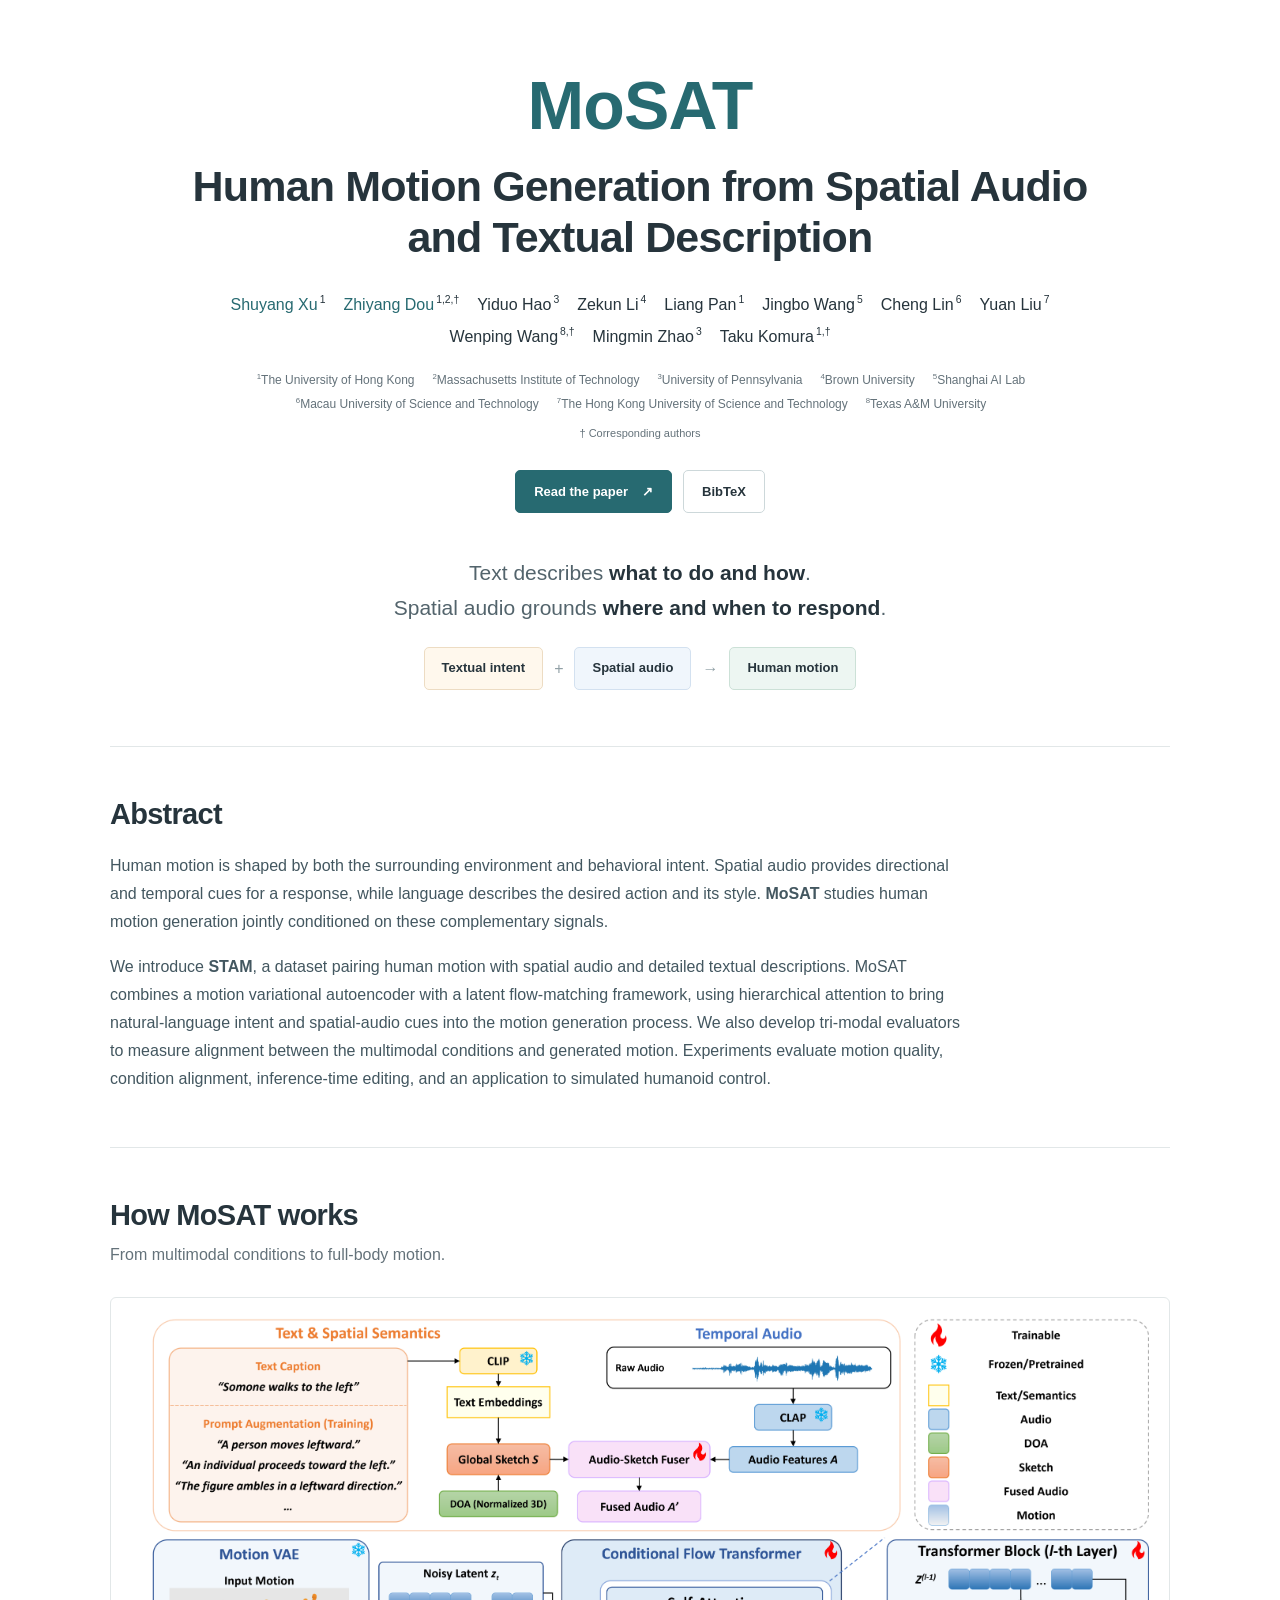
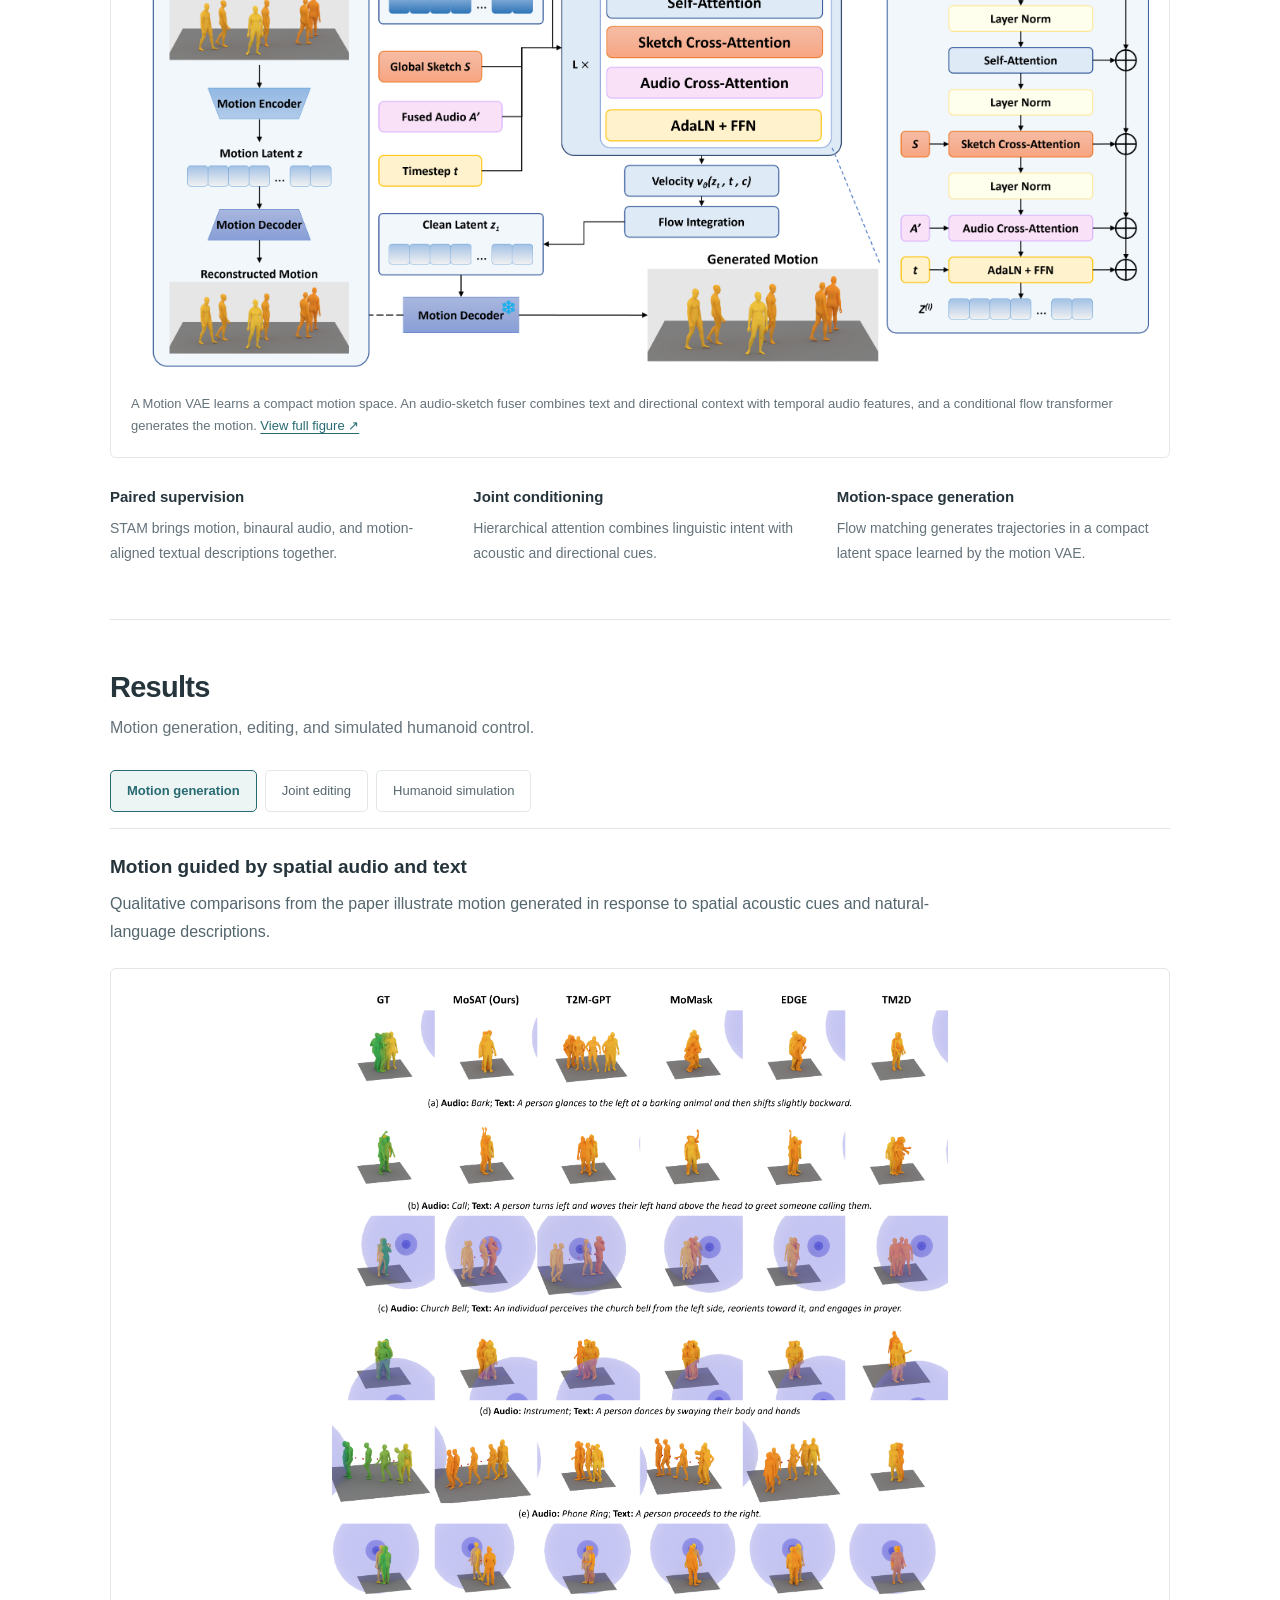
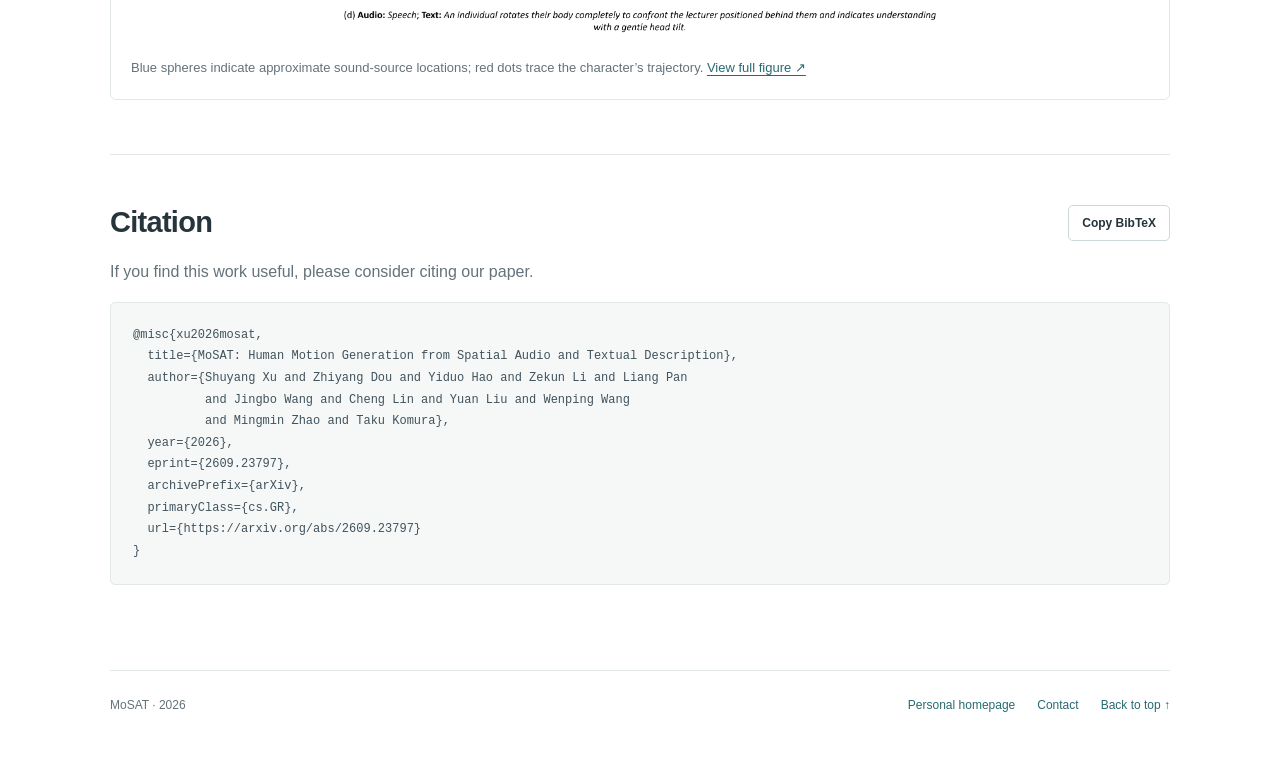
==== MoSAT/index.html @ aab1e36b "Add MoSAT project page" ====
<!doctype html>
<html lang="en">
<head>
  <meta charset="utf-8">
  <meta name="viewport" content="width=device-width, initial-scale=1">
  <meta name="color-scheme" content="light">
  <meta name="description" content="MoSAT generates human motion jointly conditioned on spatial audio and natural-language descriptions. Project page, paper, method, results, and citation.">
  <meta property="og:title" content="MoSAT: Human Motion Generation from Spatial Audio and Textual Description">
  <meta property="og:description" content="Human motion generation guided by spatial audio and natural-language intent.">
  <meta property="og:type" content="website">
  <meta property="og:url" content="https://xsy27.github.io/MoSAT/">
  <title>MoSAT — Human Motion Generation from Spatial Audio and Textual Description</title>
  <link rel="canonical" href="https://xsy27.github.io/MoSAT/">
  <link rel="stylesheet" href="style.css?v=1">
  <script src="script.js?v=1" defer></script>
</head>
<body>
  <a class="skip-link" href="#main">Skip to content</a>
  <main id="main">
    <section class="hero container" aria-labelledby="project-title">
      <h1 id="project-title"><span class="project-name">MoSAT</span><span class="project-subtitle">Human Motion Generation from Spatial Audio and Textual Description</span></h1>
      <div class="author-list" aria-label="Authors">
        <span><a href="../index.html">Shuyang Xu</a><sup>1</sup></span>
        <span><a href="https://frank-zy-dou.github.io/" target="_blank" rel="noopener noreferrer">Zhiyang Dou</a><sup>1,2,†</sup></span>
        <span>Yiduo Hao<sup>3</sup></span>
        <span>Zekun Li<sup>4</sup></span>
        <span>Liang Pan<sup>1</sup></span>
        <span>Jingbo Wang<sup>5</sup></span>
        <span>Cheng Lin<sup>6</sup></span>
        <span>Yuan Liu<sup>7</sup></span>
        <span>Wenping Wang<sup>8,†</sup></span>
        <span>Mingmin Zhao<sup>3</sup></span>
        <span>Taku Komura<sup>1,†</sup></span>
      </div>
      <div class="affiliations">
        <span><sup>1</sup>The University of Hong Kong</span>
        <span><sup>2</sup>Massachusetts Institute of Technology</span>
        <span><sup>3</sup>University of Pennsylvania</span>
        <span><sup>4</sup>Brown University</span>
        <span><sup>5</sup>Shanghai AI Lab</span>
        <span><sup>6</sup>Macau University of Science and Technology</span>
        <span><sup>7</sup>The Hong Kong University of Science and Technology</span>
        <span><sup>8</sup>Texas A&amp;M University</span>
      </div>
      <p class="author-note">† Corresponding authors</p>
      <div class="resource-links">
        <a class="button primary" href="https://arxiv.org/pdf/2609.23797" target="_blank" rel="noopener noreferrer">Read the paper <span aria-hidden="true">↗</span></a>
        <a class="button" href="#citation">BibTeX</a>
      </div>
      <p class="project-summary">Text describes <strong>what to do and how</strong>.<br>Spatial audio grounds <strong>where and when to respond</strong>.</p>
      <div class="conditioning" aria-label="Text and spatial audio jointly guide human motion generation">
        <span class="condition text-condition">Textual intent</span>
        <span class="join" aria-hidden="true">+</span>
        <span class="condition audio-condition">Spatial audio</span>
        <span class="join" aria-hidden="true">→</span>
        <span class="condition motion-condition">Human motion</span>
      </div>
    </section>

    <!-- A project video can be added here when a public version is ready. -->
    <section class="section container abstract-section" id="abstract" aria-labelledby="abstract-title">
      <h2 id="abstract-title">Abstract</h2>
      <div class="reading-width">
        <p>Human motion is shaped by both the surrounding environment and behavioral intent. Spatial audio provides directional and temporal cues for a response, while language describes the desired action and its style. <strong>MoSAT</strong> studies human motion generation jointly conditioned on these complementary signals.</p>
        <p>We introduce <strong>STAM</strong>, a dataset pairing human motion with spatial audio and detailed textual descriptions. MoSAT combines a motion variational autoencoder with a latent flow-matching framework, using hierarchical attention to bring natural-language intent and spatial-audio cues into the motion generation process. We also develop tri-modal evaluators to measure alignment between the multimodal conditions and generated motion. Experiments evaluate motion quality, condition alignment, inference-time editing, and an application to simulated humanoid control.</p>
      </div>
    </section>

    <section class="section container" id="overview" aria-labelledby="overview-title">
      <div class="section-heading"><h2 id="overview-title">How MoSAT works</h2><p>From multimodal conditions to full-body motion.</p></div>
      <figure class="paper-figure">
        <a href="assets/overview.svg" target="_blank" rel="noopener noreferrer" aria-label="Open the full MoSAT architecture figure">
          <img src="assets/overview.svg" width="5155" height="3324" alt="MoSAT architecture: a Motion VAE compresses motion; text, sound-source direction, and temporal audio features condition a flow-matching transformer" loading="lazy">
        </a>
        <figcaption>A Motion VAE learns a compact motion space. An audio-sketch fuser combines text and directional context with temporal audio features, and a conditional flow transformer generates the motion. <a href="assets/overview.svg" target="_blank" rel="noopener noreferrer">View full figure ↗</a></figcaption>
      </figure>
      <div class="method-notes">
        <div><h3>Paired supervision</h3><p>STAM brings motion, binaural audio, and motion-aligned textual descriptions together.</p></div>
        <div><h3>Joint conditioning</h3><p>Hierarchical attention combines linguistic intent with acoustic and directional cues.</p></div>
        <div><h3>Motion-space generation</h3><p>Flow matching generates trajectories in a compact latent space learned by the motion VAE.</p></div>
      </div>
    </section>

    <section class="section container" id="results" aria-labelledby="results-title">
      <div class="section-heading"><h2 id="results-title">Results</h2><p>Motion generation, editing, and simulated humanoid control.</p></div>
      <div class="result-tabs" role="tablist" aria-label="Result categories" data-result-tabs hidden>
        <button type="button" role="tab" id="tab-generation" aria-controls="panel-generation" aria-selected="true" tabindex="0">Motion generation</button>
        <button type="button" role="tab" id="tab-editing" aria-controls="panel-editing" aria-selected="false" tabindex="-1">Joint editing</button>
        <button type="button" role="tab" id="tab-humanoid" aria-controls="panel-humanoid" aria-selected="false" tabindex="-1">Humanoid simulation</button>
      </div>
      <section class="result-panel" id="panel-generation" role="tabpanel" aria-labelledby="tab-generation" tabindex="0">
        <h3>Motion guided by spatial audio and text</h3>
        <p class="result-description">Qualitative comparisons from the paper illustrate motion generated in response to spatial acoustic cues and natural-language descriptions.</p>
        <figure class="paper-figure result-figure">
          <a href="assets/qualitative.svg" target="_blank" rel="noopener noreferrer" aria-label="Open the full qualitative comparison figure"><img src="assets/qualitative.svg" width="3898" height="4113" alt="Qualitative motion comparisons across multiple scenarios, with human motion sequences and blue spatial sound-source regions" loading="lazy"></a>
          <figcaption>Blue spheres indicate approximate sound-source locations; red dots trace the character’s trajectory. <a href="assets/qualitative.svg" target="_blank" rel="noopener noreferrer">View full figure ↗</a></figcaption>
        </figure>
      </section>
      <section class="result-panel" id="panel-editing" role="tabpanel" aria-labelledby="tab-editing" tabindex="0">
        <h3>Control selected joints at inference time</h3>
        <p class="result-description">Joint-level constraints specify target positions at selected frames. MoSAT adjusts the generated motion to satisfy these constraints while preserving smooth movement.</p>
        <figure class="paper-figure result-figure">
          <a href="assets/editing.svg" target="_blank" rel="noopener noreferrer" aria-label="Open the full joint-editing figure"><img src="assets/editing.svg" width="3746" height="1563" alt="Six examples of joint-constraint editing with red spheres marking target positions before and after motion adjustment" loading="lazy"></a>
          <figcaption>Red spheres mark prescribed joint positions. <a href="assets/editing.svg" target="_blank" rel="noopener noreferrer">View full figure ↗</a></figcaption>
        </figure>
      </section>
      <section class="result-panel" id="panel-humanoid" role="tabpanel" aria-labelledby="tab-humanoid" tabindex="0">
        <h3>From human motion to humanoid simulation</h3>
        <p class="result-description">Generated human motions are retargeted to a Unitree G1 humanoid and tracked in simulation, demonstrating an application of sound- and language-guided motion generation.</p>
        <figure class="paper-figure result-figure">
          <a href="assets/humanoid.svg" target="_blank" rel="noopener noreferrer" aria-label="Open the full simulated humanoid-control figure"><img src="assets/humanoid.svg" width="2771" height="2294" alt="Unitree G1 humanoid in simulation tracking three motions generated from paired spatial audio and text" loading="lazy"></a>
          <figcaption>Motion tracking in simulation; red spheres indicate audio-source directions. <a href="assets/humanoid.svg" target="_blank" rel="noopener noreferrer">View full figure ↗</a></figcaption>
        </figure>
      </section>
    </section>

    <section class="section container" id="citation" aria-labelledby="citation-title">
      <div class="citation-heading"><h2 id="citation-title">Citation</h2><div class="citation-actions"><button type="button" class="button small" id="copy-citation" hidden>Copy BibTeX</button></div></div>
      <p>If you find this work useful, please consider citing our paper.</p>
      <pre class="citation"><code id="bibtex">@misc{xu2026mosat,
  title={MoSAT: Human Motion Generation from Spatial Audio and Textual Description},
  author={Shuyang Xu and Zhiyang Dou and Yiduo Hao and Zekun Li and Liang Pan
          and Jingbo Wang and Cheng Lin and Yuan Liu and Wenping Wang
          and Mingmin Zhao and Taku Komura},
  year={2026},
  eprint={2609.23797},
  archivePrefix={arXiv},
  primaryClass={cs.GR},
  url={https://arxiv.org/abs/2609.23797}
}</code></pre>
      <p class="copy-status" id="copy-status" role="status" aria-live="polite"></p>
    </section>
  </main>

  <footer class="container footer"><span>MoSAT · 2026</span><div><a href="../index.html">Personal homepage</a><a href="mailto:xsy27@connect.hku.hk">Contact</a><a href="#main">Back to top ↑</a></div></footer>
</body>
</html>
---- MoSAT/style.css ----
:root { color-scheme: only light; --ink: #26343c; --muted: #64727a; --accent: #276a71; --line: #e2e7e8; --soft: #f6f8f8; }
* { box-sizing: border-box; }
html { scroll-behavior: smooth; }
body { margin: 0; background: #fff; color: var(--ink); font: 16px/1.75 -apple-system, BlinkMacSystemFont, "Segoe UI", Arial, sans-serif; }
[hidden] { display: none !important; }
a { color: var(--accent); text-underline-offset: 3px; }
a:hover { color: #17474d; }
button, input { font: inherit; }
button { cursor: pointer; }
a:focus-visible, button:focus-visible, .result-panel:focus-visible { outline: 3px solid #8dbcc0; outline-offset: 4px; }
::selection { background: #d8ecea; }
.container { width: min(1060px, calc(100% - 48px)); margin-inline: auto; }
.skip-link { position: absolute; top: -100px; left: 16px; z-index: 10; padding: 8px 14px; background: white; }
.skip-link:focus { top: 12px; }
h1, h2, h3, p { margin-top: 0; }
.hero { padding-block: 65px 56px; text-align: center; }
.publication-status { margin-bottom: 13px; color: var(--muted); font-size: 13px; }
h1 { margin-bottom: 27px; line-height: 1.2; letter-spacing: -.035em; }
.project-name { display: block; margin-bottom: 14px; color: var(--accent); font-size: clamp(48px, 7vw, 68px); font-weight: 750; }
.project-subtitle { display: block; max-width: 900px; margin-inline: auto; font-size: clamp(27px, 3.8vw, 43px); font-weight: 650; }
.author-list { display: flex; flex-wrap: wrap; justify-content: center; gap: 4px 18px; max-width: 960px; margin-inline: auto; font-size: 16px; }
.author-list > span { white-space: nowrap; }
.author-list a { text-decoration: none; }
.author-list a:hover { text-decoration: underline; }
sup { margin-left: 2px; font-size: .65em; line-height: 0; }
.affiliations { display: flex; flex-wrap: wrap; justify-content: center; gap: 3px 16px; max-width: 950px; margin: 19px auto 0; color: var(--muted); font-size: 12px; }
.affiliations > span { display: inline-block; }
.author-note { margin: 9px 0 0; color: var(--muted); font-size: 11px; }
.resource-links { display: flex; justify-content: center; flex-wrap: wrap; gap: 11px; margin-top: 27px; }
.button { display: inline-flex; align-items: center; justify-content: center; gap: 14px; min-height: 43px; padding: 8px 18px; border: 1px solid #cdd8da; border-radius: 5px; background: white; color: var(--ink); font-size: 13px; font-weight: 650; line-height: 1.5; text-decoration: none; }
.button:hover { border-color: var(--accent); background: #f5f9f8; color: var(--accent); }
.button.primary { border-color: var(--accent); background: var(--accent); color: white; }
.button.primary:hover { background: #1e555b; }
.project-summary { margin: 43px auto 22px; color: #53646c; font-size: clamp(17px, 2vw, 21px); line-height: 1.65; }
.project-summary strong { color: var(--ink); font-weight: 600; }
.conditioning { display: flex; justify-content: center; flex-wrap: wrap; align-items: center; gap: 11px; }
.condition { padding: 9px 17px; border: 1px solid var(--line); border-radius: 5px; font-size: 13px; font-weight: 600; }
.text-condition { background: #fff8ed; border-color: #eddcc3; }
.audio-condition { background: #f0f6fc; border-color: #d3e1f0; }
.motion-condition { background: #edf6f2; border-color: #cce1d7; }
.join { color: #91a0a6; }
.section { padding-block: 49px 54px; border-top: 1px solid var(--line); scroll-margin-top: 24px; }
h2 { margin-bottom: 18px; font-size: 29px; font-weight: 650; line-height: 1.3; letter-spacing: -.025em; }
h3 { margin-bottom: 9px; font-size: 19px; font-weight: 650; line-height: 1.4; }
.section-heading { margin-bottom: 28px; }
.section-heading h2 { margin-bottom: 7px; }
.section-heading > p { margin-bottom: 0; color: var(--muted); }
.reading-width { max-width: 850px; }
.reading-width p { margin-bottom: 17px; color: #435760; }
.reading-width p:last-child { margin-bottom: 0; }
.paper-figure { margin: 0; padding: 20px; border: 1px solid var(--line); border-radius: 6px; background: white; }
.paper-figure > a { display: block; background: white; }
.paper-figure img { display: block; width: 100%; height: auto; background: white; }
figcaption { margin-top: 18px; color: var(--muted); font-size: 13px; line-height: 1.7; }
figcaption a { white-space: nowrap; }
.method-notes { display: grid; grid-template-columns: repeat(3, minmax(0, 1fr)); gap: 30px; margin-top: 28px; }
.method-notes h3 { font-size: 15px; }
.method-notes p { margin-bottom: 0; color: var(--muted); font-size: 14px; }
.result-tabs { display: flex; flex-wrap: wrap; gap: 8px; margin-bottom: 25px; padding-bottom: 16px; border-bottom: 1px solid var(--line); }
.result-tabs button { padding: 9px 16px; border: 1px solid var(--line); border-radius: 5px; background: white; color: #56676f; font-size: 13px; }
.result-tabs button:hover { border-color: #9db9bc; }
.result-tabs button[aria-selected="true"] { border-color: var(--accent); background: #edf5f4; color: var(--accent); font-weight: 650; }
.result-panel + .result-panel { margin-top: 36px; }
.result-tabs:not([hidden]) ~ .result-panel { margin-top: 0; }
.result-description { max-width: 850px; margin-bottom: 22px; color: #53656d; }
.result-figure img { max-height: 650px; object-fit: contain; }
.citation-heading { display: flex; align-items: center; flex-wrap: wrap; justify-content: space-between; gap: 16px; margin-bottom: 16px; }
.citation-heading h2 { margin: 0; }
.citation-actions { display: flex; align-items: center; gap: 16px; }
.small { min-height: 36px; padding: 6px 13px; font-size: 12px; }
.text-link { font-size: 13px; }
#citation > p { color: var(--muted); }
.citation { max-width: 100%; overflow-x: auto; margin: 0; padding: 22px; border: 1px solid var(--line); border-radius: 5px; background: var(--soft); color: #40525b; font: 12px/1.8 Consolas, "Courier New", monospace; tab-size: 2; }
.copy-status { min-height: 22px; margin: 9px 0 0; font-size: 12px; }
.footer { display: flex; justify-content: space-between; align-items: center; flex-wrap: wrap; gap: 16px; padding-block: 24px 34px; border-top: 1px solid var(--line); color: var(--muted); font-size: 12px; }
.footer > div { display: flex; flex-wrap: wrap; gap: 22px; }
.footer a { text-decoration: none; }
@media (max-width: 680px) {
  .container { width: min(1060px, calc(100% - 32px)); }
  .hero { padding-block: 43px; }
  .author-list { gap: 4px 14px; font-size: 14px; }
  .affiliations { gap: 4px 12px; font-size: 11px; }
  .project-summary { margin-top: 32px; }
  .condition { padding: 7px 10px; font-size: 11px; }
  .conditioning { gap: 7px; }
  .section { padding-block: 37px 42px; }
  h2 { font-size: 25px; }
  .paper-figure { padding: 11px; }
  .method-notes { grid-template-columns: 1fr; gap: 20px; }
  .result-tabs button { padding: 8px 11px; font-size: 12px; }
  .citation { padding: 15px; font-size: 11px; }
}
@media (prefers-reduced-motion: reduce) { html { scroll-behavior: auto; } }
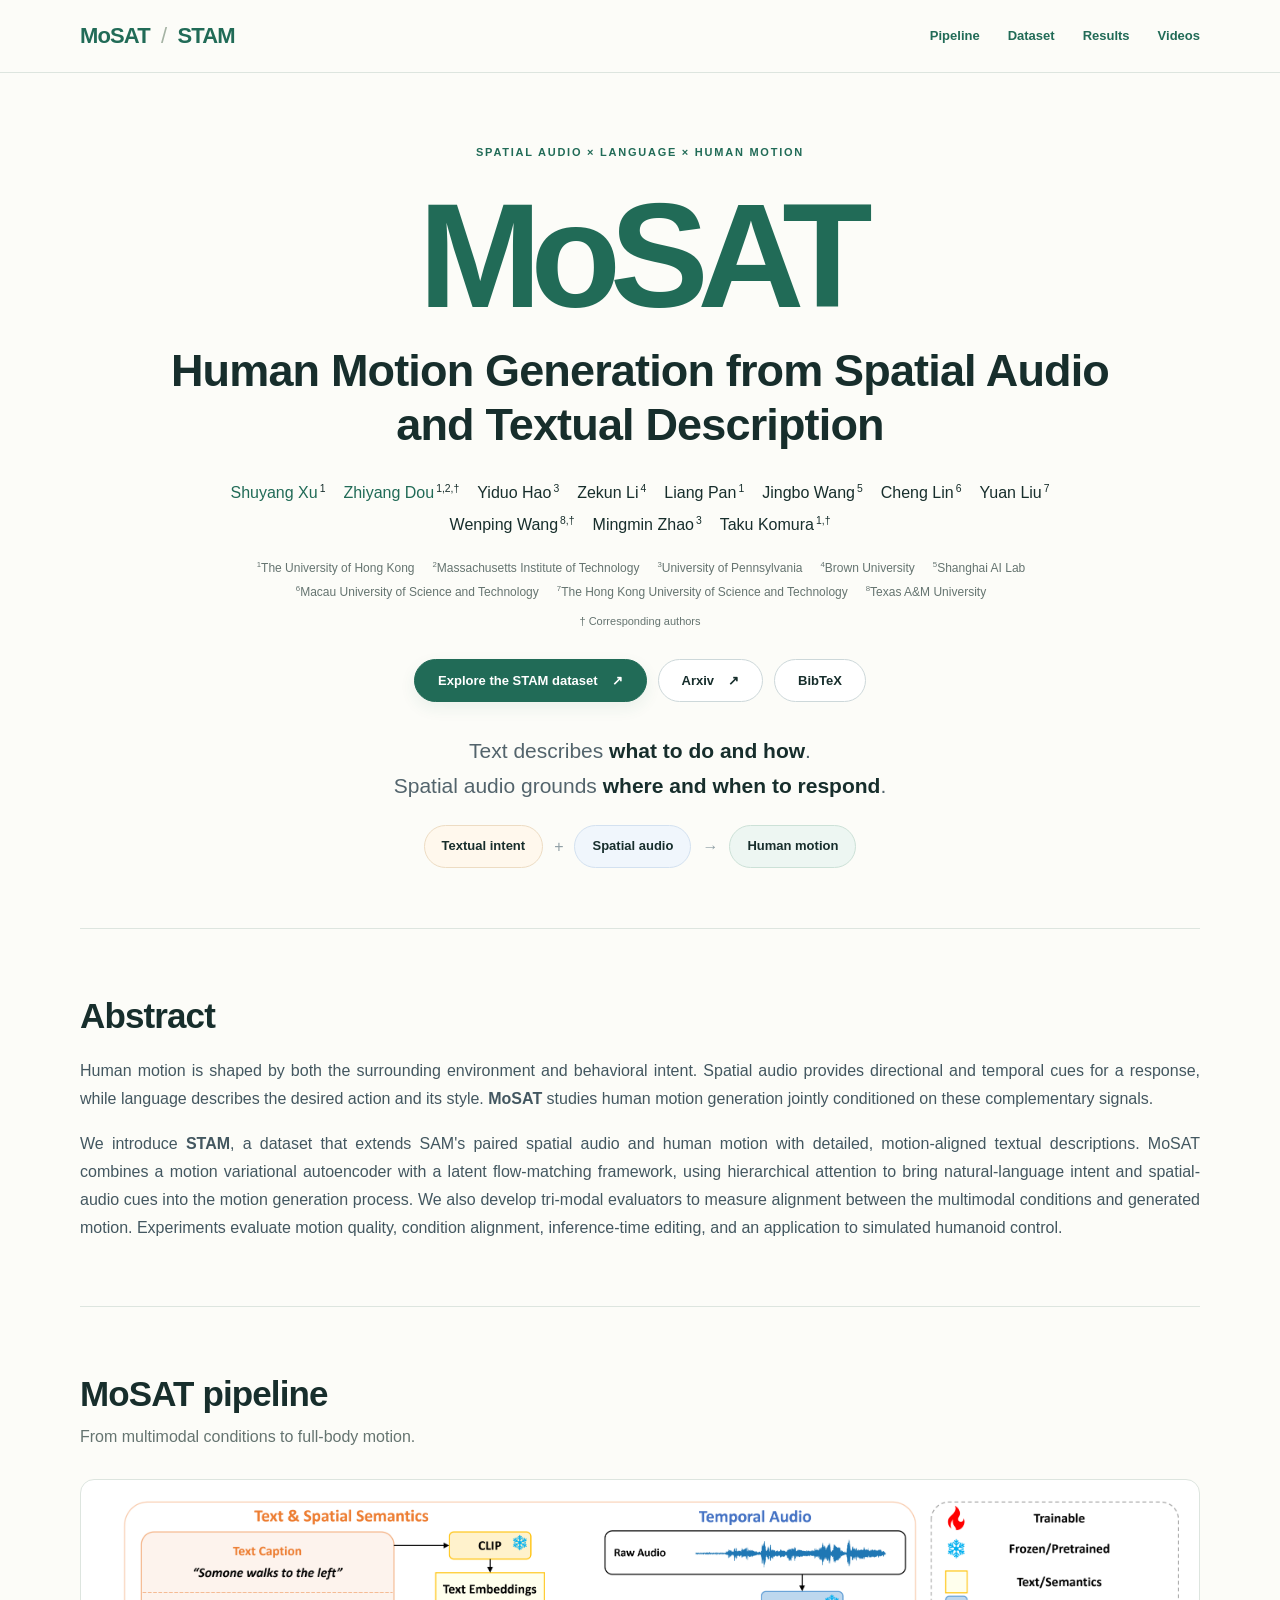
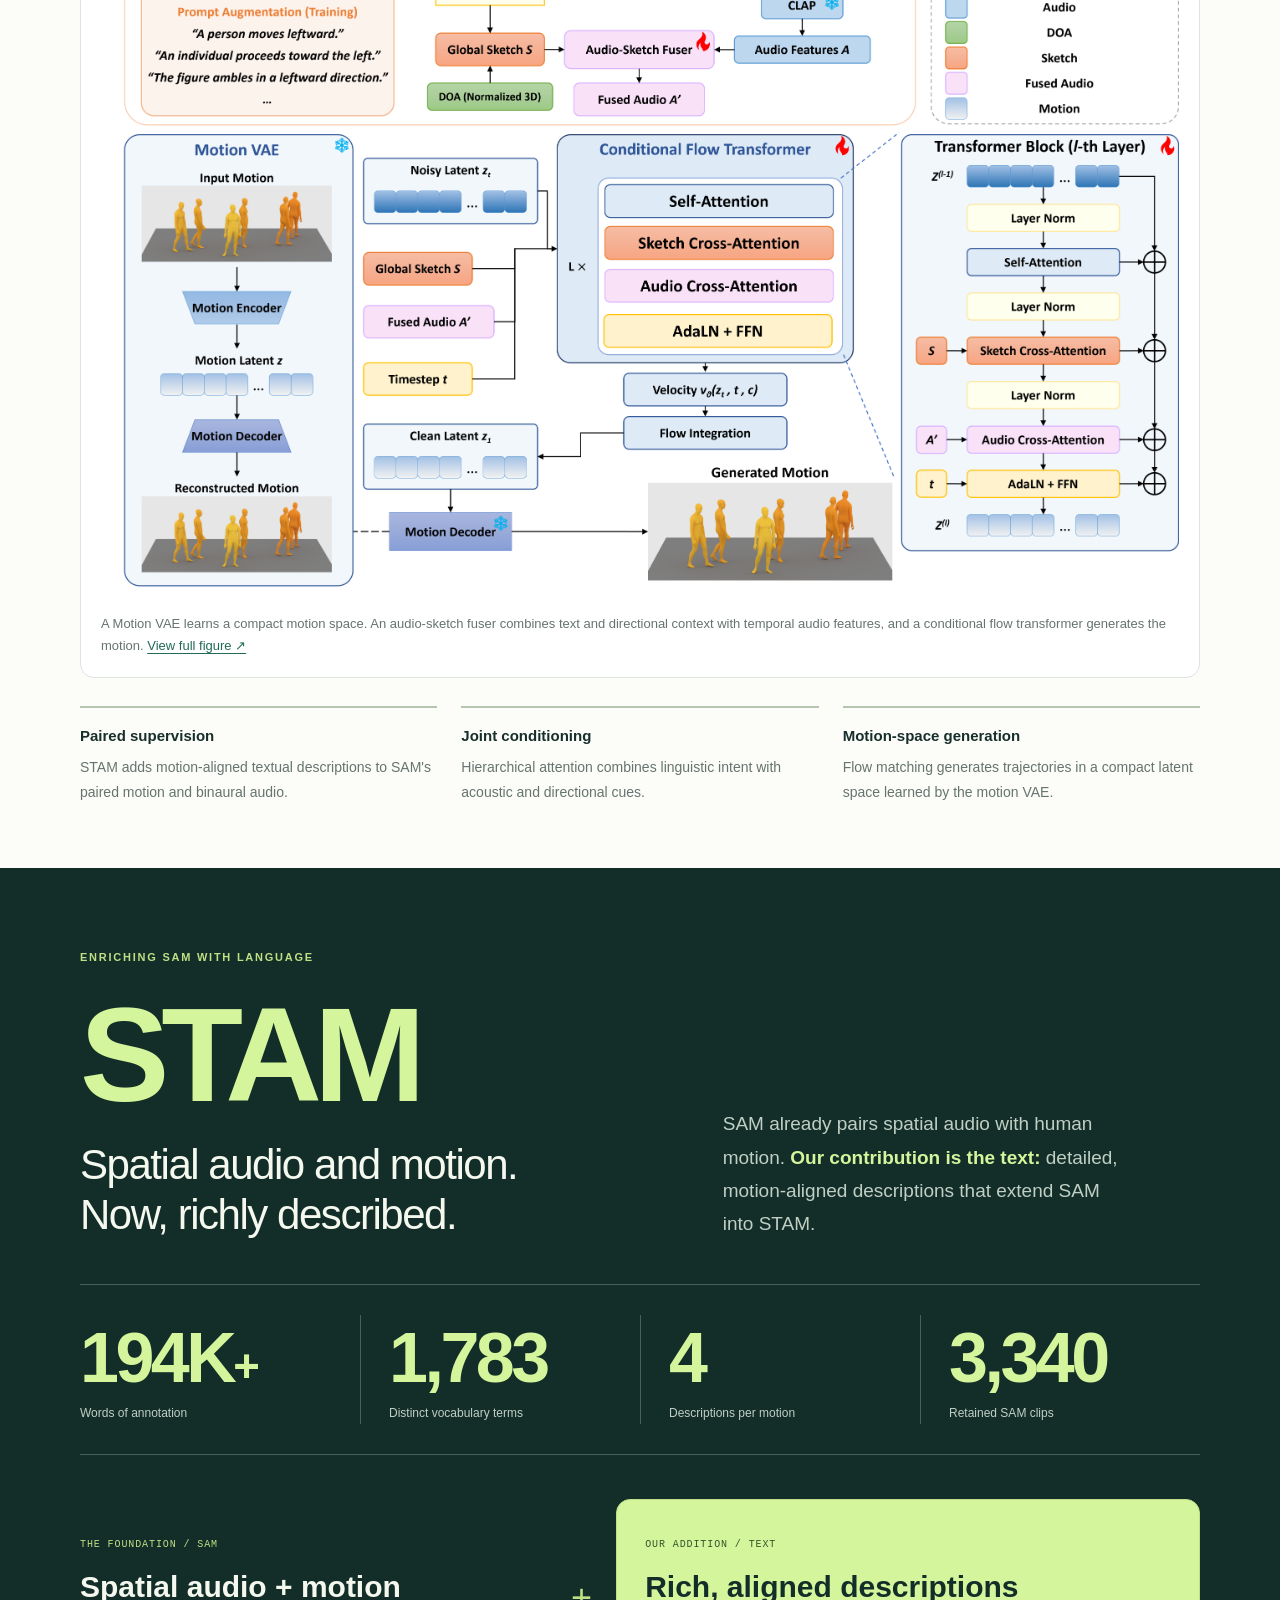
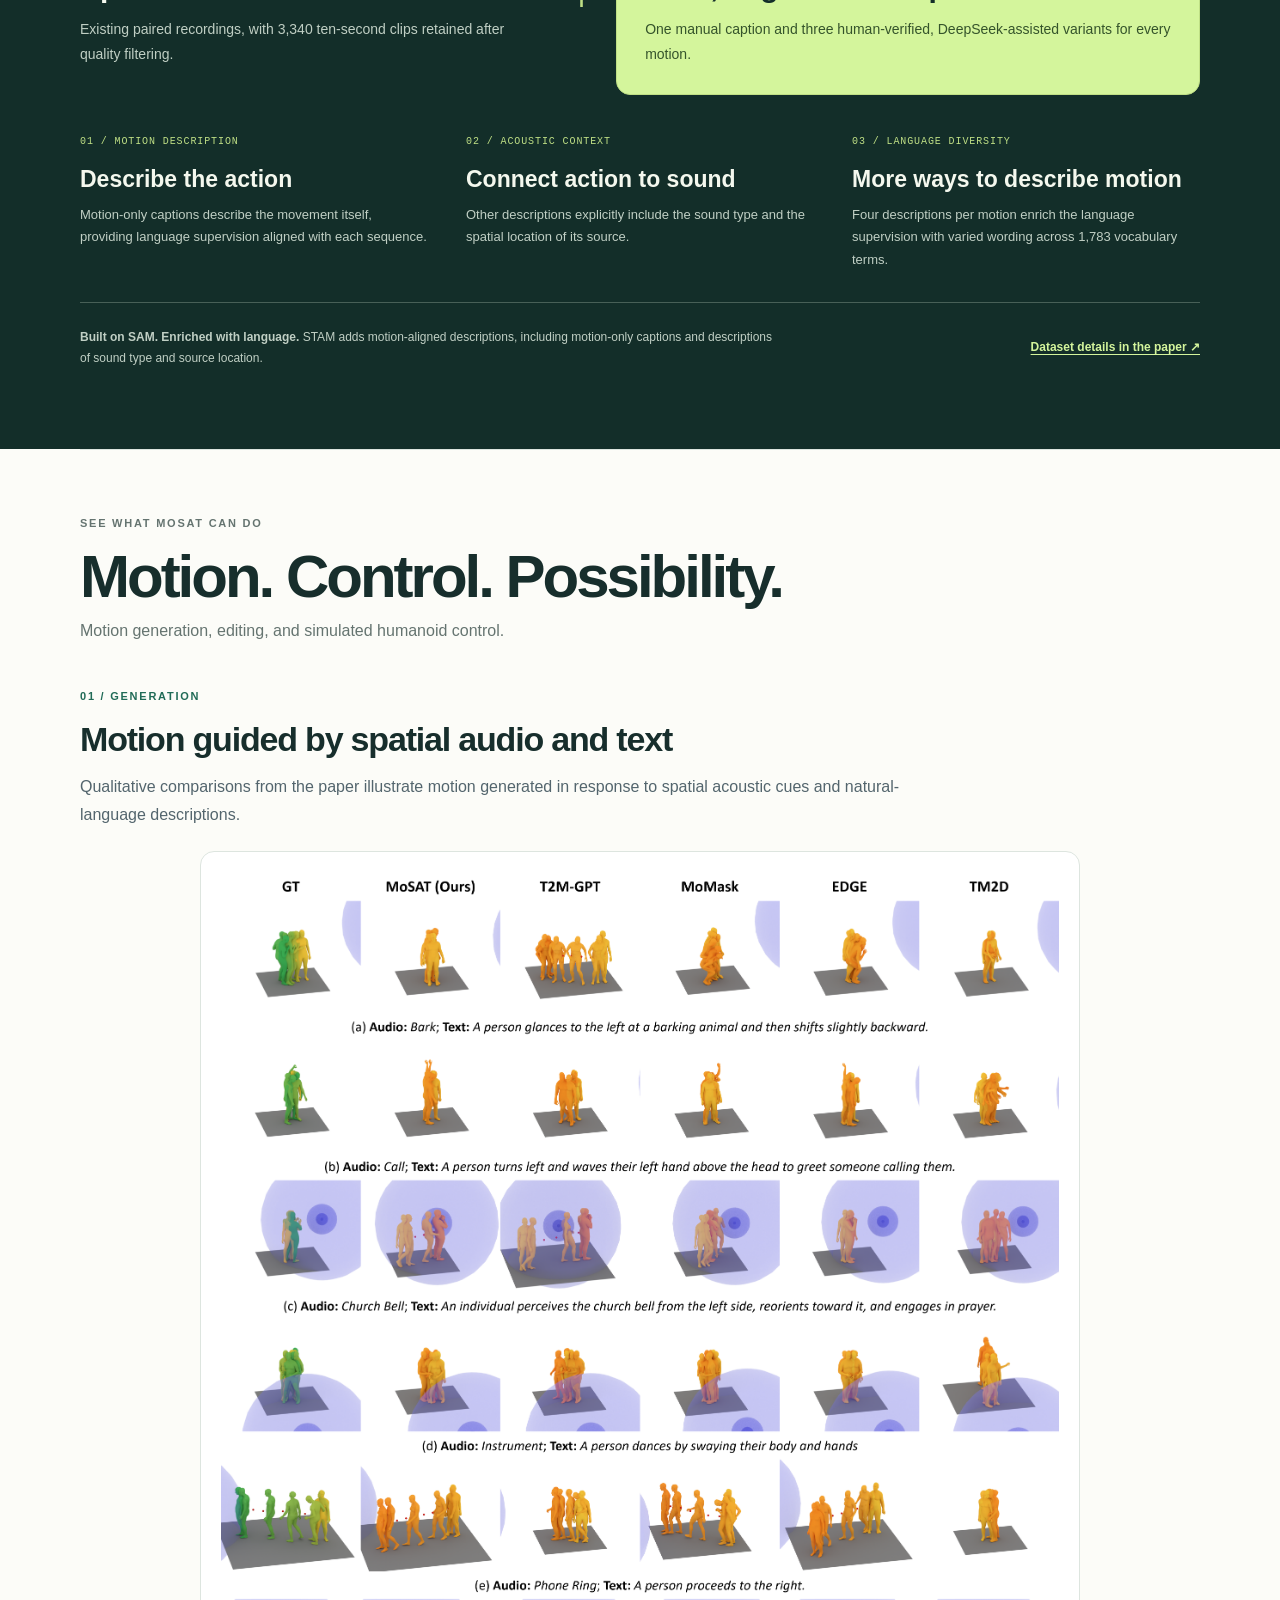
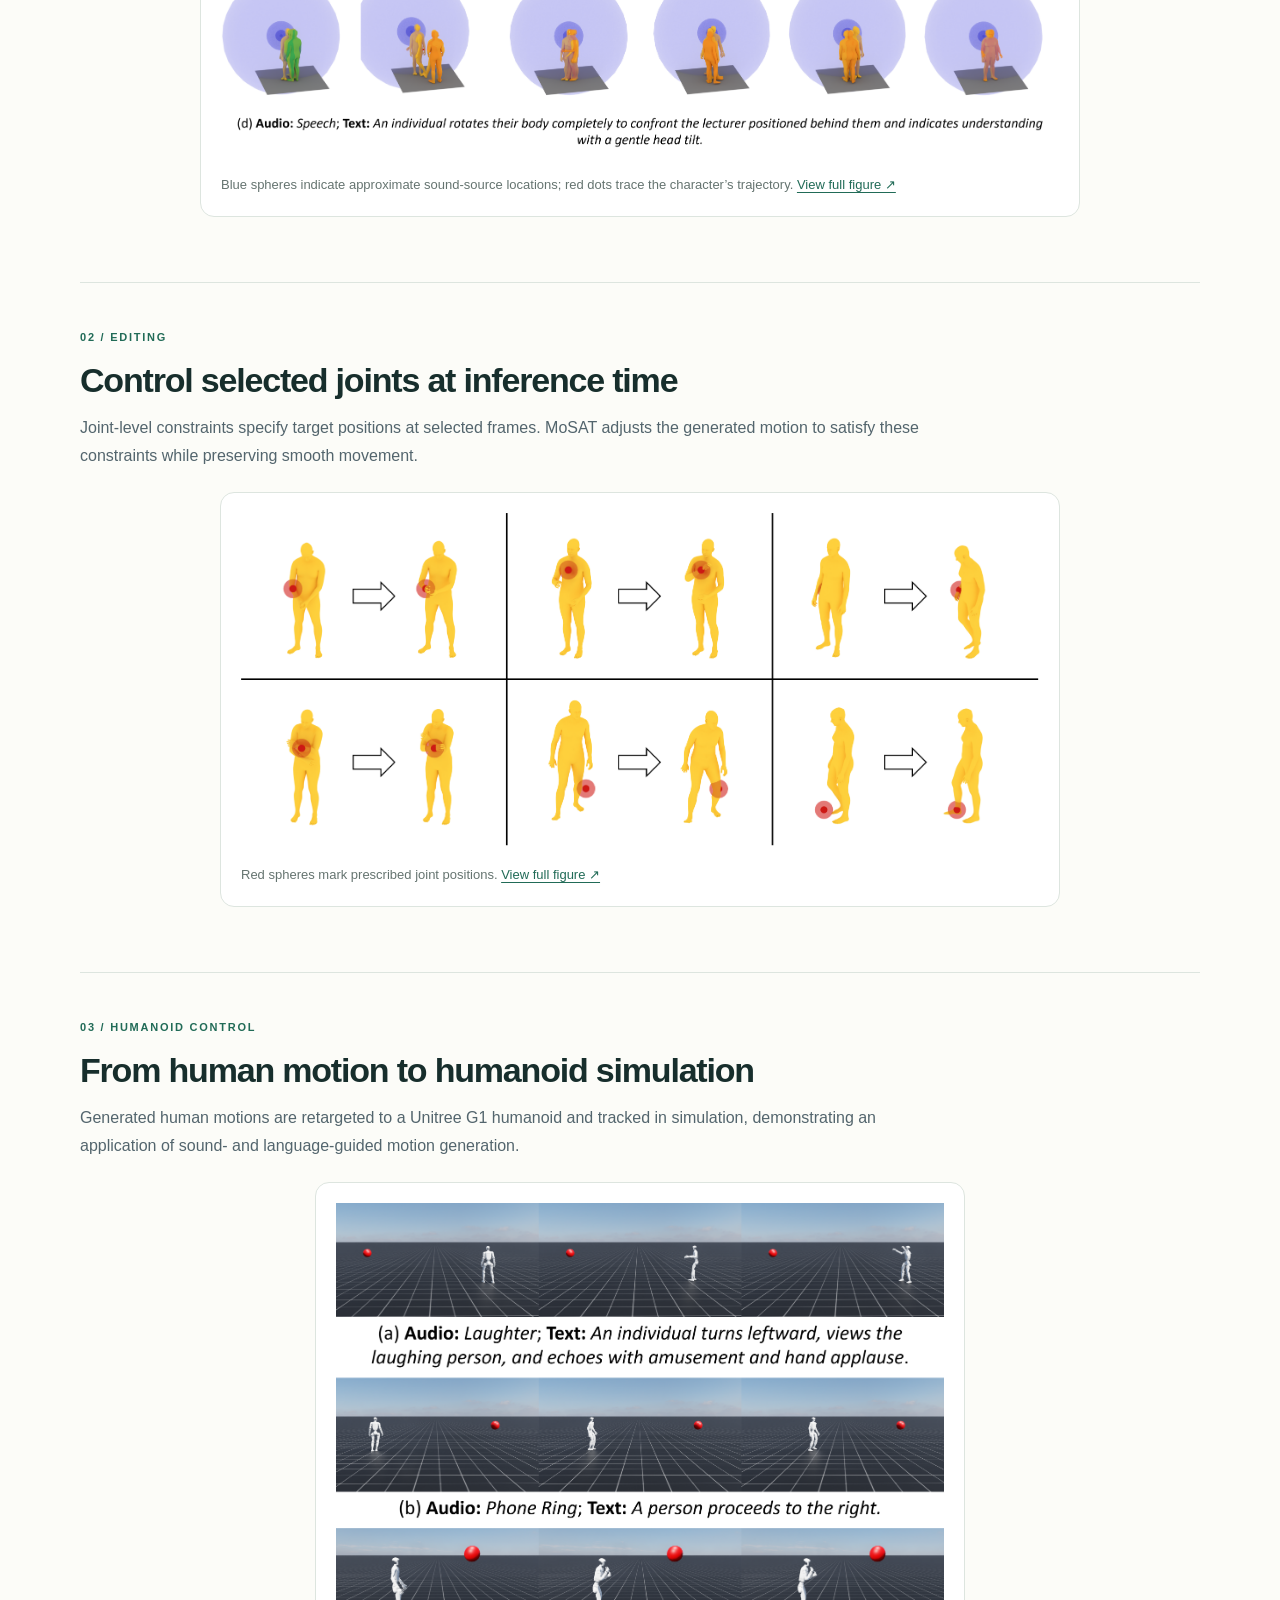
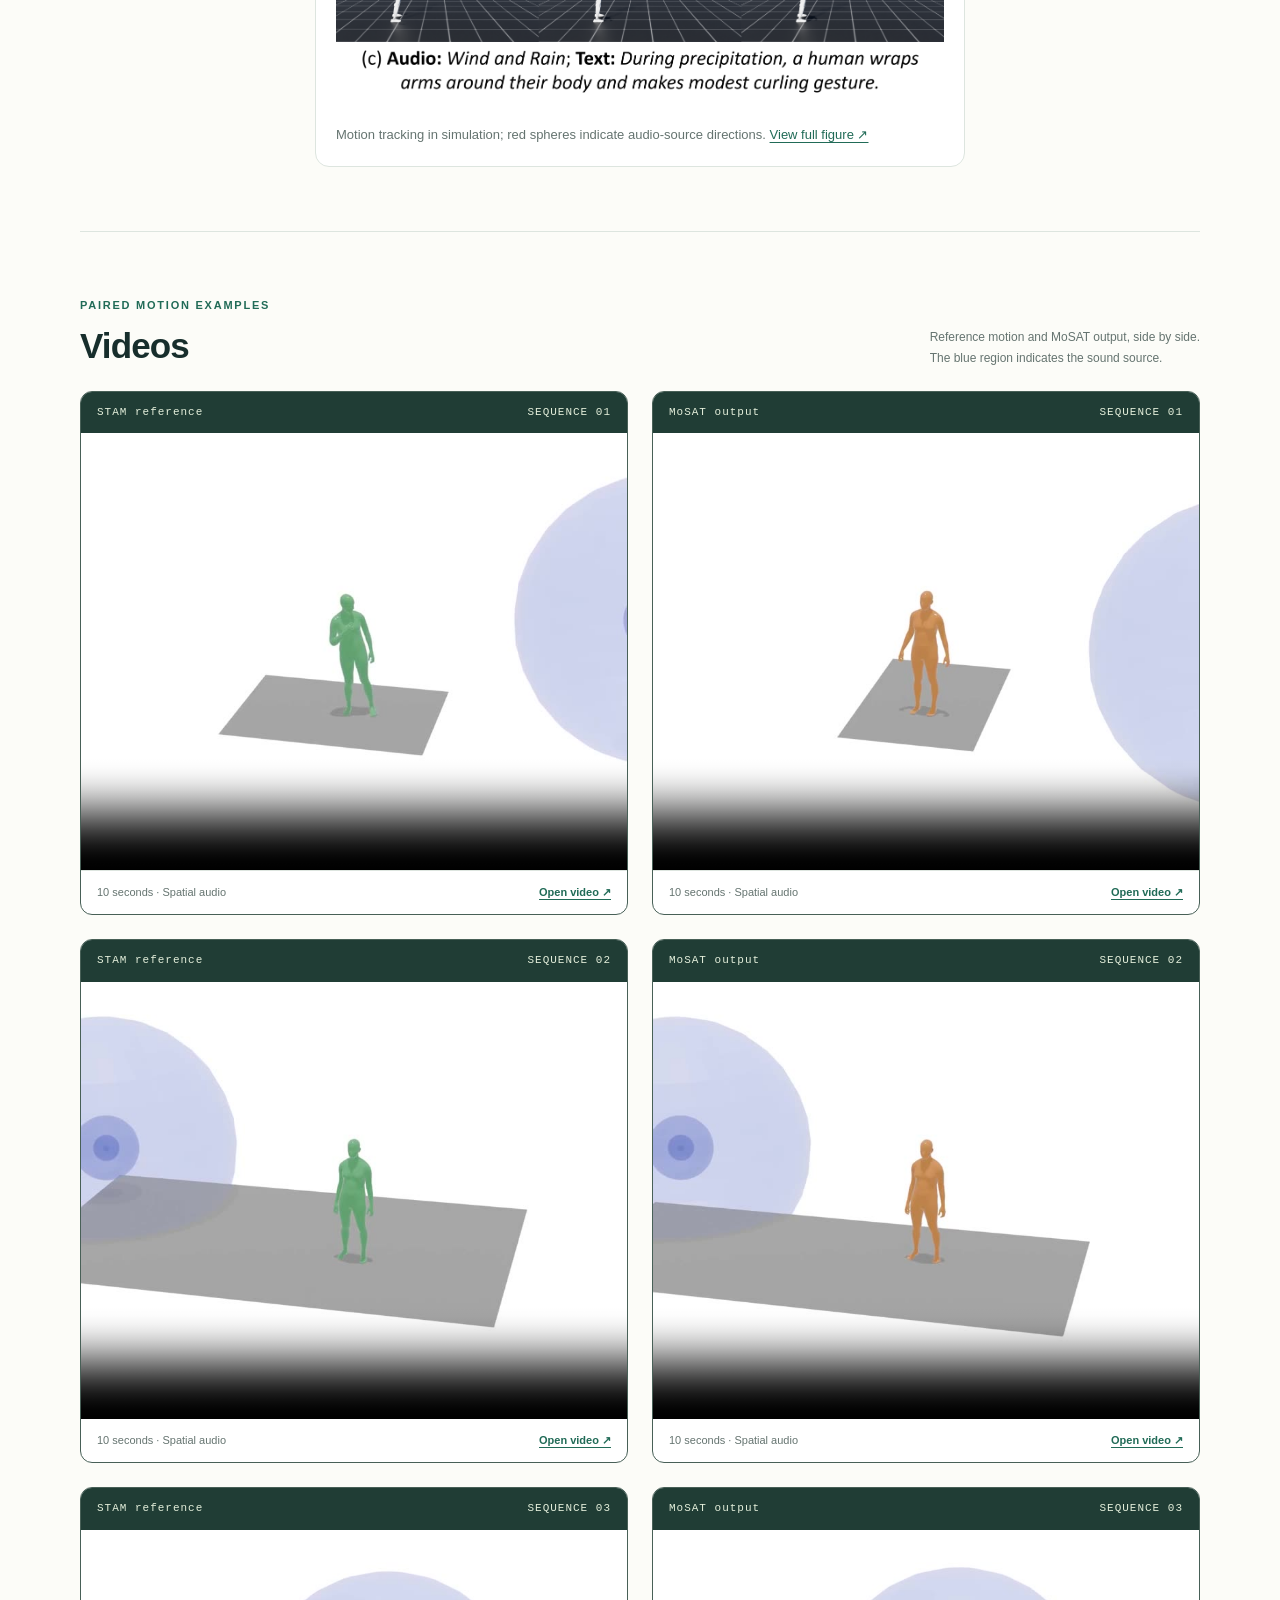
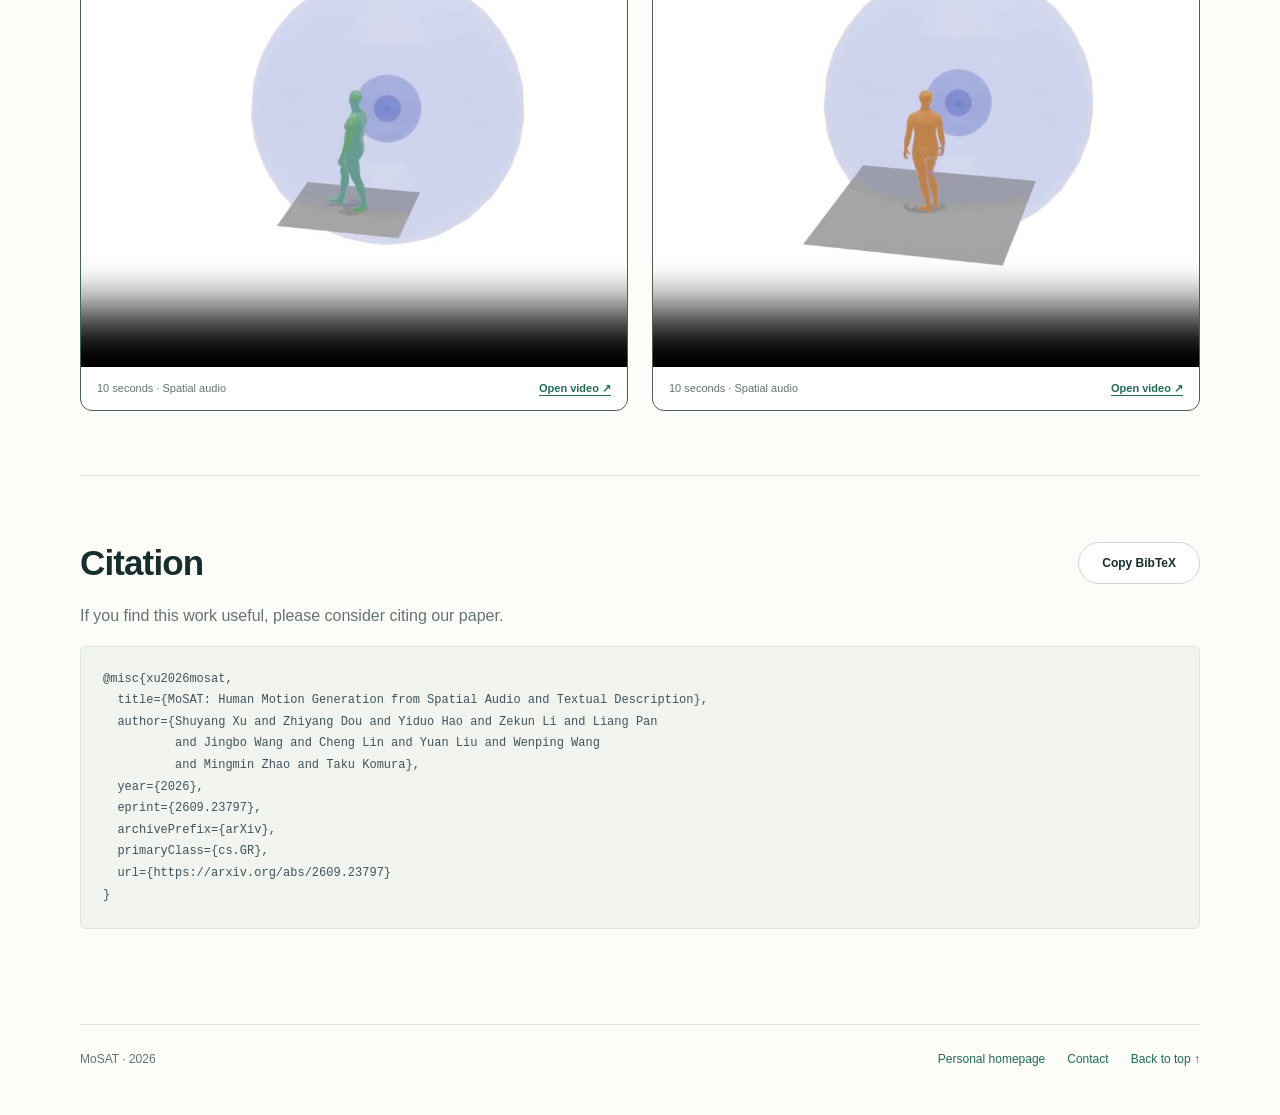
==== commit 86892221: "update MoSAT and MOMO" ====
--- a/MoSAT/index.html
+++ b/MoSAT/index.html
@@ -4,20 +4,22 @@
   <meta charset="utf-8">
   <meta name="viewport" content="width=device-width, initial-scale=1">
   <meta name="color-scheme" content="light">
-  <meta name="description" content="MoSAT generates human motion jointly conditioned on spatial audio and natural-language descriptions. Project page, paper, method, results, and citation.">
+  <meta name="description" content="MoSAT generates human motion jointly conditioned on spatial audio and natural-language descriptions. Explore STAM: rich text annotations extending SAM's paired spatial audio and motion.">
   <meta property="og:title" content="MoSAT: Human Motion Generation from Spatial Audio and Textual Description">
   <meta property="og:description" content="Human motion generation guided by spatial audio and natural-language intent.">
   <meta property="og:type" content="website">
   <meta property="og:url" content="https://xsy27.github.io/MoSAT/">
   <title>MoSAT — Human Motion Generation from Spatial Audio and Textual Description</title>
   <link rel="canonical" href="https://xsy27.github.io/MoSAT/">
-  <link rel="stylesheet" href="style.css?v=1">
-  <script src="script.js?v=1" defer></script>
+  <link rel="stylesheet" href="style.css?v=6">
+  <script src="script.js?v=6" defer></script>
 </head>
 <body>
   <a class="skip-link" href="#main">Skip to content</a>
+  <header class="site-header"><nav class="container nav-bar" aria-label="Main navigation"><a class="wordmark" href="#main">MoSAT<span> / </span>STAM</a><div><a href="#overview">Pipeline</a><a href="#dataset">Dataset</a><a href="#results">Results</a><a href="#videos">Videos</a></div></nav></header>
   <main id="main">
     <section class="hero container" aria-labelledby="project-title">
+      <p class="eyebrow">Spatial audio &times; language &times; human motion</p>
       <h1 id="project-title"><span class="project-name">MoSAT</span><span class="project-subtitle">Human Motion Generation from Spatial Audio and Textual Description</span></h1>
       <div class="author-list" aria-label="Authors">
         <span><a href="../index.html">Shuyang Xu</a><sup>1</sup></span>
@@ -44,7 +46,8 @@
       </div>
       <p class="author-note">† Corresponding authors</p>
       <div class="resource-links">
-        <a class="button primary" href="https://arxiv.org/pdf/2609.23797" target="_blank" rel="noopener noreferrer">Read the paper <span aria-hidden="true">↗</span></a>
+        <a class="button primary dataset-button" href="#dataset">Explore the STAM dataset <span aria-hidden="true">&nearr;</span></a>
+        <a class="button" href="https://arxiv.org/pdf/2609.23797" target="_blank" rel="noopener noreferrer">Arxiv <span aria-hidden="true">↗</span></a>
         <a class="button" href="#citation">BibTeX</a>
       </div>
       <p class="project-summary">Text describes <strong>what to do and how</strong>.<br>Spatial audio grounds <strong>where and when to respond</strong>.</p>
@@ -57,17 +60,16 @@
       </div>
     </section>
 
-    <!-- A project video can be added here when a public version is ready. -->
     <section class="section container abstract-section" id="abstract" aria-labelledby="abstract-title">
       <h2 id="abstract-title">Abstract</h2>
       <div class="reading-width">
         <p>Human motion is shaped by both the surrounding environment and behavioral intent. Spatial audio provides directional and temporal cues for a response, while language describes the desired action and its style. <strong>MoSAT</strong> studies human motion generation jointly conditioned on these complementary signals.</p>
-        <p>We introduce <strong>STAM</strong>, a dataset pairing human motion with spatial audio and detailed textual descriptions. MoSAT combines a motion variational autoencoder with a latent flow-matching framework, using hierarchical attention to bring natural-language intent and spatial-audio cues into the motion generation process. We also develop tri-modal evaluators to measure alignment between the multimodal conditions and generated motion. Experiments evaluate motion quality, condition alignment, inference-time editing, and an application to simulated humanoid control.</p>
+        <p>We introduce <strong>STAM</strong>, a dataset that extends SAM's paired spatial audio and human motion with detailed, motion-aligned textual descriptions. MoSAT combines a motion variational autoencoder with a latent flow-matching framework, using hierarchical attention to bring natural-language intent and spatial-audio cues into the motion generation process. We also develop tri-modal evaluators to measure alignment between the multimodal conditions and generated motion. Experiments evaluate motion quality, condition alignment, inference-time editing, and an application to simulated humanoid control.</p>
       </div>
     </section>
 
     <section class="section container" id="overview" aria-labelledby="overview-title">
-      <div class="section-heading"><h2 id="overview-title">How MoSAT works</h2><p>From multimodal conditions to full-body motion.</p></div>
+      <div class="section-heading"><h2 id="overview-title">MoSAT pipeline</h2><p>From multimodal conditions to full-body motion.</p></div>
       <figure class="paper-figure">
         <a href="assets/overview.svg" target="_blank" rel="noopener noreferrer" aria-label="Open the full MoSAT architecture figure">
           <img src="assets/overview.svg" width="5155" height="3324" alt="MoSAT architecture: a Motion VAE compresses motion; text, sound-source direction, and temporal audio features condition a flow-matching transformer" loading="lazy">
@@ -75,43 +77,97 @@
         <figcaption>A Motion VAE learns a compact motion space. An audio-sketch fuser combines text and directional context with temporal audio features, and a conditional flow transformer generates the motion. <a href="assets/overview.svg" target="_blank" rel="noopener noreferrer">View full figure ↗</a></figcaption>
       </figure>
       <div class="method-notes">
-        <div><h3>Paired supervision</h3><p>STAM brings motion, binaural audio, and motion-aligned textual descriptions together.</p></div>
+        <div><h3>Paired supervision</h3><p>STAM adds motion-aligned textual descriptions to SAM's paired motion and binaural audio.</p></div>
         <div><h3>Joint conditioning</h3><p>Hierarchical attention combines linguistic intent with acoustic and directional cues.</p></div>
         <div><h3>Motion-space generation</h3><p>Flow matching generates trajectories in a compact latent space learned by the motion VAE.</p></div>
       </div>
     </section>
 
+    <section class="dataset-wrap" id="dataset" aria-labelledby="dataset-title">
+      <div class="container">
+        <div class="dataset-heading"><div><p class="eyebrow">Enriching SAM with language</p><h2 id="dataset-title">STAM<span>Spatial audio and motion.<br>Now, richly described.</span></h2></div><p class="dataset-intro">SAM already pairs spatial audio with human motion. <strong>Our contribution is the text:</strong> detailed, motion-aligned descriptions that extend SAM into STAM.</p></div>
+        <dl class="dataset-stats"><div><dt>Words of annotation</dt><dd>194K<span>+</span></dd></div><div><dt>Distinct vocabulary terms</dt><dd>1,783</dd></div><div><dt>Descriptions per motion</dt><dd>4</dd></div><div><dt>Retained SAM clips</dt><dd>3,340</dd></div></dl>
+        <div class="dataset-extension" aria-label="STAM extends SAM with text annotations">
+          <div class="sam-foundation"><span class="modality-number">THE FOUNDATION / SAM</span><h3>Spatial audio + motion</h3><p>Existing paired recordings, with 3,340 ten-second clips retained after quality filtering.</p></div>
+          <span class="extension-plus" aria-hidden="true">+</span>
+          <div class="text-contribution"><span class="modality-number">OUR ADDITION / TEXT</span><h3>Rich, aligned descriptions</h3><p>One manual caption and three human-verified, DeepSeek-assisted variants for every motion.</p></div>
+        </div>
+        <div class="modality-grid annotation-details"><article><span class="modality-number">01 / MOTION DESCRIPTION</span><h3>Describe the action</h3><p>Motion-only captions describe the movement itself, providing language supervision aligned with each sequence.</p></article><article><span class="modality-number">02 / ACOUSTIC CONTEXT</span><h3>Connect action to sound</h3><p>Other descriptions explicitly include the sound type and the spatial location of its source.</p></article><article><span class="modality-number">03 / LANGUAGE DIVERSITY</span><h3>More ways to describe motion</h3><p>Four descriptions per motion enrich the language supervision with varied wording across 1,783 vocabulary terms.</p></article></div>
+        <div class="dataset-note"><p><strong>Built on SAM. Enriched with language.</strong> STAM adds motion-aligned descriptions, including motion-only captions and descriptions of sound type and source location.</p><a href="https://arxiv.org/pdf/2609.23797" target="_blank" rel="noopener noreferrer">Dataset details in the paper &nearr;</a></div>
+      </div>
+    </section>
+
     <section class="section container" id="results" aria-labelledby="results-title">
-      <div class="section-heading"><h2 id="results-title">Results</h2><p>Motion generation, editing, and simulated humanoid control.</p></div>
-      <div class="result-tabs" role="tablist" aria-label="Result categories" data-result-tabs hidden>
-        <button type="button" role="tab" id="tab-generation" aria-controls="panel-generation" aria-selected="true" tabindex="0">Motion generation</button>
-        <button type="button" role="tab" id="tab-editing" aria-controls="panel-editing" aria-selected="false" tabindex="-1">Joint editing</button>
-        <button type="button" role="tab" id="tab-humanoid" aria-controls="panel-humanoid" aria-selected="false" tabindex="-1">Humanoid simulation</button>
-      </div>
-      <section class="result-panel" id="panel-generation" role="tabpanel" aria-labelledby="tab-generation" tabindex="0">
-        <h3>Motion guided by spatial audio and text</h3>
+      <div class="section-heading"><p class="eyebrow">See what MoSAT can do</p><h2 id="results-title">Motion. Control. Possibility.</h2><p>Motion generation, editing, and simulated humanoid control.</p></div>
+      <section class="result-panel" id="panel-generation" aria-labelledby="generation-title">
+        <p class="eyebrow">01 / Generation</p>
+        <h3 id="generation-title">Motion guided by spatial audio and text</h3>
         <p class="result-description">Qualitative comparisons from the paper illustrate motion generated in response to spatial acoustic cues and natural-language descriptions.</p>
         <figure class="paper-figure result-figure">
           <a href="assets/qualitative.svg" target="_blank" rel="noopener noreferrer" aria-label="Open the full qualitative comparison figure"><img src="assets/qualitative.svg" width="3898" height="4113" alt="Qualitative motion comparisons across multiple scenarios, with human motion sequences and blue spatial sound-source regions" loading="lazy"></a>
           <figcaption>Blue spheres indicate approximate sound-source locations; red dots trace the character’s trajectory. <a href="assets/qualitative.svg" target="_blank" rel="noopener noreferrer">View full figure ↗</a></figcaption>
         </figure>
       </section>
-      <section class="result-panel" id="panel-editing" role="tabpanel" aria-labelledby="tab-editing" tabindex="0">
-        <h3>Control selected joints at inference time</h3>
+      <section class="result-panel" id="panel-editing" aria-labelledby="editing-title">
+        <p class="eyebrow">02 / Editing</p>
+        <h3 id="editing-title">Control selected joints at inference time</h3>
         <p class="result-description">Joint-level constraints specify target positions at selected frames. MoSAT adjusts the generated motion to satisfy these constraints while preserving smooth movement.</p>
         <figure class="paper-figure result-figure">
           <a href="assets/editing.svg" target="_blank" rel="noopener noreferrer" aria-label="Open the full joint-editing figure"><img src="assets/editing.svg" width="3746" height="1563" alt="Six examples of joint-constraint editing with red spheres marking target positions before and after motion adjustment" loading="lazy"></a>
           <figcaption>Red spheres mark prescribed joint positions. <a href="assets/editing.svg" target="_blank" rel="noopener noreferrer">View full figure ↗</a></figcaption>
         </figure>
       </section>
-      <section class="result-panel" id="panel-humanoid" role="tabpanel" aria-labelledby="tab-humanoid" tabindex="0">
-        <h3>From human motion to humanoid simulation</h3>
+      <section class="result-panel" id="panel-humanoid" aria-labelledby="humanoid-title">
+        <p class="eyebrow">03 / Humanoid control</p>
+        <h3 id="humanoid-title">From human motion to humanoid simulation</h3>
         <p class="result-description">Generated human motions are retargeted to a Unitree G1 humanoid and tracked in simulation, demonstrating an application of sound- and language-guided motion generation.</p>
         <figure class="paper-figure result-figure">
           <a href="assets/humanoid.svg" target="_blank" rel="noopener noreferrer" aria-label="Open the full simulated humanoid-control figure"><img src="assets/humanoid.svg" width="2771" height="2294" alt="Unitree G1 humanoid in simulation tracking three motions generated from paired spatial audio and text" loading="lazy"></a>
           <figcaption>Motion tracking in simulation; red spheres indicate audio-source directions. <a href="assets/humanoid.svg" target="_blank" rel="noopener noreferrer">View full figure ↗</a></figcaption>
         </figure>
       </section>
+    </section>
+
+    <section class="section container videos-section" id="videos" aria-labelledby="videos-title">
+        <div class="reel-heading"><div><p class="eyebrow">Paired motion examples</p><h2 id="videos-title">Videos</h2></div><p>Reference motion and MoSAT output, side by side.<br>The blue region indicates the sound source.</p></div>
+        <div class="video-grid" aria-label="Three reference and generated motion pairs">
+          <figure class="motion-reel">
+            <div class="reel-topline"><span>STAM reference</span><span>SEQUENCE 01</span></div>
+            <video controls playsinline loop preload="metadata" poster="assets/0042112-reference.jpg" aria-label="STAM reference, sequence 1"><source src="assets/videos/0042112-reference.webm" type="video/webm"><source src="assets/videos/0042112-reference.mp4" type="video/mp4">Use Open video below to watch this clip.</video>
+            <figcaption><span>10 seconds &middot; Spatial audio</span><a href="assets/videos/0042112-reference.mp4" target="_blank" rel="noopener">Open video &nearr;</a></figcaption>
+            <p class="video-error" role="status" hidden>Video unavailable in this preview. Use Open video, or open this page in a regular browser.</p>
+          </figure>
+          <figure class="motion-reel">
+            <div class="reel-topline"><span>MoSAT output</span><span>SEQUENCE 01</span></div>
+            <video controls playsinline loop preload="metadata" poster="assets/0042112-generated.jpg" aria-label="MoSAT output, sequence 1"><source src="assets/videos/0042112-generated.webm" type="video/webm"><source src="assets/videos/0042112-generated.mp4" type="video/mp4">Use Open video below to watch this clip.</video>
+            <figcaption><span>10 seconds &middot; Spatial audio</span><a href="assets/videos/0042112-generated.mp4" target="_blank" rel="noopener">Open video &nearr;</a></figcaption>
+            <p class="video-error" role="status" hidden>Video unavailable in this preview. Use Open video, or open this page in a regular browser.</p>
+          </figure>
+          <figure class="motion-reel">
+            <div class="reel-topline"><span>STAM reference</span><span>SEQUENCE 02</span></div>
+            <video controls playsinline loop preload="metadata" poster="assets/0591012-reference.jpg" aria-label="STAM reference, sequence 2"><source src="assets/videos/0591012-reference.webm" type="video/webm"><source src="assets/videos/0591012-reference.mp4" type="video/mp4">Use Open video below to watch this clip.</video>
+            <figcaption><span>10 seconds &middot; Spatial audio</span><a href="assets/videos/0591012-reference.mp4" target="_blank" rel="noopener">Open video &nearr;</a></figcaption>
+            <p class="video-error" role="status" hidden>Video unavailable in this preview. Use Open video, or open this page in a regular browser.</p>
+          </figure>
+          <figure class="motion-reel">
+            <div class="reel-topline"><span>MoSAT output</span><span>SEQUENCE 02</span></div>
+            <video controls playsinline loop preload="metadata" poster="assets/0591012-generated.jpg" aria-label="MoSAT output, sequence 2"><source src="assets/videos/0591012-generated.webm" type="video/webm"><source src="assets/videos/0591012-generated.mp4" type="video/mp4">Use Open video below to watch this clip.</video>
+            <figcaption><span>10 seconds &middot; Spatial audio</span><a href="assets/videos/0591012-generated.mp4" target="_blank" rel="noopener">Open video &nearr;</a></figcaption>
+            <p class="video-error" role="status" hidden>Video unavailable in this preview. Use Open video, or open this page in a regular browser.</p>
+          </figure>
+          <figure class="motion-reel">
+            <div class="reel-topline"><span>STAM reference</span><span>SEQUENCE 03</span></div>
+            <video controls playsinline loop preload="metadata" poster="assets/0713000-reference.jpg" aria-label="STAM reference, sequence 3"><source src="assets/videos/0713000-reference.webm" type="video/webm"><source src="assets/videos/0713000-reference.mp4" type="video/mp4">Use Open video below to watch this clip.</video>
+            <figcaption><span>10 seconds &middot; Spatial audio</span><a href="assets/videos/0713000-reference.mp4" target="_blank" rel="noopener">Open video &nearr;</a></figcaption>
+            <p class="video-error" role="status" hidden>Video unavailable in this preview. Use Open video, or open this page in a regular browser.</p>
+          </figure>
+          <figure class="motion-reel">
+            <div class="reel-topline"><span>MoSAT output</span><span>SEQUENCE 03</span></div>
+            <video controls playsinline loop preload="metadata" poster="assets/0713000-generated.jpg" aria-label="MoSAT output, sequence 3"><source src="assets/videos/0713000-generated.webm" type="video/webm"><source src="assets/videos/0713000-generated.mp4" type="video/mp4">Use Open video below to watch this clip.</video>
+            <figcaption><span>10 seconds &middot; Spatial audio</span><a href="assets/videos/0713000-generated.mp4" target="_blank" rel="noopener">Open video &nearr;</a></figcaption>
+            <p class="video-error" role="status" hidden>Video unavailable in this preview. Use Open video, or open this page in a regular browser.</p>
+          </figure>
+        </div>
     </section>
 
     <section class="section container" id="citation" aria-labelledby="citation-title">
--- a/MoSAT/style.css
+++ b/MoSAT/style.css
@@ -45,7 +45,7 @@
 .section-heading { margin-bottom: 28px; }
 .section-heading h2 { margin-bottom: 7px; }
 .section-heading > p { margin-bottom: 0; color: var(--muted); }
-.reading-width { max-width: 850px; }
+.abstract-section .reading-width { text-align: justify; }
 .reading-width p { margin-bottom: 17px; color: #435760; }
 .reading-width p:last-child { margin-bottom: 0; }
 .paper-figure { margin: 0; padding: 20px; border: 1px solid var(--line); border-radius: 6px; background: white; }
@@ -56,12 +56,7 @@
 .method-notes { display: grid; grid-template-columns: repeat(3, minmax(0, 1fr)); gap: 30px; margin-top: 28px; }
 .method-notes h3 { font-size: 15px; }
 .method-notes p { margin-bottom: 0; color: var(--muted); font-size: 14px; }
-.result-tabs { display: flex; flex-wrap: wrap; gap: 8px; margin-bottom: 25px; padding-bottom: 16px; border-bottom: 1px solid var(--line); }
-.result-tabs button { padding: 9px 16px; border: 1px solid var(--line); border-radius: 5px; background: white; color: #56676f; font-size: 13px; }
-.result-tabs button:hover { border-color: #9db9bc; }
-.result-tabs button[aria-selected="true"] { border-color: var(--accent); background: #edf5f4; color: var(--accent); font-weight: 650; }
 .result-panel + .result-panel { margin-top: 36px; }
-.result-tabs:not([hidden]) ~ .result-panel { margin-top: 0; }
 .result-description { max-width: 850px; margin-bottom: 22px; color: #53656d; }
 .result-figure img { max-height: 650px; object-fit: contain; }
 .citation-heading { display: flex; align-items: center; flex-wrap: wrap; justify-content: space-between; gap: 16px; margin-bottom: 16px; }
@@ -87,7 +82,152 @@
   h2 { font-size: 25px; }
   .paper-figure { padding: 11px; }
   .method-notes { grid-template-columns: 1fr; gap: 20px; }
-  .result-tabs button { padding: 8px 11px; font-size: 12px; }
   .citation { padding: 15px; font-size: 11px; }
 }
 @media (prefers-reduced-motion: reduce) { html { scroll-behavior: auto; } }
+/* STAM-first visual identity */
+:root { --ink: #172e2c; --muted: #657470; --accent: #216b57; --line: #dde5df; --soft: #f2f5ef; }
+body { background: #fcfcf8; }
+.container { width: min(1120px, calc(100% - 48px)); }
+.site-header { border-bottom: 1px solid var(--line); background: #fcfcf8; }
+.nav-bar { display: flex; align-items: center; justify-content: space-between; min-height: 72px; gap: 24px; }
+.nav-bar a { text-decoration: none; }
+.wordmark { font-weight: 800; letter-spacing: -.04em; font-size: 22px; }
+.wordmark span { color: #a5b3a4; margin-inline: 6px; font-weight: 400; }
+.nav-bar > div { display: flex; gap: 28px; font-size: 13px; font-weight: 600; }
+.hero { padding-block: 66px 58px; }
+.eyebrow { color: var(--accent); font-size: 11px; font-weight: 750; letter-spacing: .16em; text-transform: uppercase; margin-bottom: 20px; }
+.project-name { font-size: clamp(64px, 10vw, 100px); line-height: 1; letter-spacing: -.065em; }
+.project-subtitle { max-width: 880px; font-size: clamp(27px, 3.5vw, 41px); font-weight: 600; }
+.button { border-radius: 100px; padding: 11px 23px; }
+.dataset-button { box-shadow: 0 6px 16px #216b5715; }
+.condition { border-radius: 100px; }
+.project-summary { margin-top: 32px; }
+.dataset-wrap { background: #eaf0e5; padding: 70px 0; scroll-margin-top: 20px; border-block: 1px solid #d9e2d3; }
+.dataset-heading { display: grid; grid-template-columns: 1.2fr 1fr; gap: 70px; align-items: end; }
+.dataset-heading h2 { font-size: clamp(54px, 7vw, 78px); letter-spacing: -.06em; line-height: 1; margin-bottom: 0; }
+.dataset-heading h2 span { display: block; margin-top: 18px; font-size: clamp(25px, 3vw, 36px); line-height: 1.2; letter-spacing: -.035em; font-weight: 500; }
+.dataset-intro { max-width: 410px; color: #52634f; font-size: 18px; margin-bottom: 0; }
+.dataset-stats { display: grid; grid-template-columns: repeat(4,1fr); margin: 40px 0 30px; padding-block: 25px; border-block: 1px solid #cbd7c6; }
+.dataset-stats > div { display: flex; flex-direction: column-reverse; padding-left: 28px; border-left: 1px solid #cbd7c6; }
+.dataset-stats > div:first-child { border: 0; padding-left: 0; }
+.dataset-stats dt { font-size: 12px; color: #596d55; }
+.dataset-stats dd { margin: 0; font-size: clamp(30px,4vw,47px); font-weight: 600; letter-spacing: -.05em; line-height: 1.25; }
+.dataset-stats dd span { font-size: .65em; }
+.modality-grid { display: grid; grid-template-columns: repeat(3,1fr); gap: 34px; margin-top: 36px; }
+.modality-number { color: var(--accent); font: 10px/1.5 Consolas, monospace; letter-spacing: .09em; }
+.modality-grid h3 { margin: 10px 0 8px; font-size: 19px; }
+.modality-grid p { margin: 0; color: #5a6b55; font-size: 13px; }
+.dataset-note { display: flex; align-items: center; gap: 40px; justify-content: space-between; border-top: 1px solid #cbd7c6; margin-top: 30px; padding-top: 24px; font-size: 12px; }
+.dataset-note p { max-width: 700px; margin: 0; color: #5a6b55; }
+.dataset-note a { flex-shrink: 0; font-weight: 650; }
+.section { padding-block: 64px; }
+h2 { font-size: clamp(27px,3vw,35px); }
+.section-heading .eyebrow { margin-bottom: 12px; }
+.paper-figure { border-radius: 14px; }
+.abstract-section .reading-width { text-align: justify; max-width: none; width: 100%; }
+.method-notes { gap: 24px; }
+.method-notes > div { border-top: 2px solid #b4c7ae; padding-top: 17px; }
+select:focus-visible, video:focus-visible { outline: 3px solid #8dbcc0; outline-offset: 4px; }
+@media (max-width: 760px) {
+ .dataset-heading { grid-template-columns: 1fr; gap: 25px; }
+ .dataset-intro { max-width: none; font-size: 16px; }
+ .dataset-stats { grid-template-columns: 1fr 1fr; gap: 22px 0; }
+ .dataset-stats > div:nth-child(3) { border-left: 0; padding-left: 0; }
+ .modality-grid { grid-template-columns: 1fr; gap: 23px; }
+ .dataset-note { align-items: start; flex-direction: column; gap: 15px; }
+ .nav-bar { min-height: 64px; gap: 15px; }
+ .nav-bar > div { gap: 14px; font-size: 11px; }
+ .wordmark { font-size: 18px; white-space: nowrap; }
+ .wordmark span { margin-inline: 2px; }
+ .dataset-wrap { padding-block: 45px; }
+}
+@media (max-width: 420px) {
+ .container { width: calc(100% - 32px); }
+ .nav-bar > div { gap: 10px; }
+ .nav-bar > div a:last-child { display: none; }
+ .hero { padding-top: 44px; }
+}
+/* A continuous, presentation-led page: every example stays visible. */
+.hero { padding-block: 70px 60px; }
+.project-name { font-size: clamp(82px, 13vw, 148px); font-weight: 800; letter-spacing: -.075em; }
+.project-subtitle { max-width: 940px; font-size: clamp(28px, 3.7vw, 45px); }
+.dataset-wrap { background: #132e29; color: #f4f8ee; border: none; padding-block: 80px; }
+.dataset-wrap .eyebrow { color: #bfdf85; }
+.dataset-heading { grid-template-columns: 1.2fr 1fr; }
+.dataset-heading h2 { color: #d4f59c; font-size: clamp(78px, 12vw, 134px); font-weight: 800; }
+.dataset-heading h2 span { color: #f4f8ee; font-size: clamp(30px, 3.4vw, 42px); font-weight: 500; }
+.dataset-intro { color: #c0cfc4; font-size: 19px; }
+.dataset-stats { border-color: #486057; margin-block: 44px; padding-block: 30px; }
+.dataset-stats > div { border-color: #486057; }
+.dataset-stats dd { font-size: clamp(42px, 6vw, 70px); color: #d4f59c; }
+.dataset-stats dt { color: #c0cfc4; }
+.reel-heading { display: flex; align-items: end; justify-content: space-between; gap: 25px; margin-bottom: 22px; }
+.reel-heading h3 { font-size: clamp(24px,3vw,34px); letter-spacing: -.035em; margin: 0; }
+.reel-heading .eyebrow { margin-bottom: 8px; }
+.reel-heading > p { color: #c0cfc4; margin: 0; font-size: 12px; }
+.motion-reel { margin: 0; background: white; border: 1px solid #486057; border-radius: 16px; overflow: hidden; color: var(--ink); }
+.reel-topline { background: #203d35; color: #e4efdb; display: flex; justify-content: space-between; gap: 14px; padding: 16px 22px; font: 11px/1.6 Consolas, monospace; letter-spacing: .09em; }
+.motion-reel video { display: block; width: 100%; aspect-ratio: 5 / 4; max-height: 640px; object-fit: contain; background: #fff; }
+.motion-reel figcaption { display: flex; justify-content: space-between; gap: 18px; margin: 0; padding: 16px 22px; border-top: 1px solid var(--line); font-size: 12px; }
+.motion-reel figcaption a { font-weight: 700; }
+.video-error { padding: 12px 22px; margin: 0; background: #fff1d2; color: #5c421a; font-size: 13px; }
+.dataset-wrap .modality-number { color: #bfdf85; }
+.dataset-wrap .modality-grid { margin-top: 42px; gap: 38px; }
+.dataset-wrap .modality-grid h3 { color: #f4f8ee; font-size: 23px; }
+.dataset-wrap .modality-grid p, .dataset-wrap .dataset-note p { color: #c0cfc4; }
+.dataset-wrap .dataset-note { border-color: #486057; }
+.dataset-wrap .dataset-note a { color: #d4f59c; }
+#results > .section-heading { margin-bottom: 42px; }
+#results-title { font-size: clamp(35px, 5vw, 60px); line-height: 1.08; letter-spacing: -.05em; }
+.result-panel > .eyebrow { margin-bottom: 10px; }
+.result-panel > h3 { font-size: clamp(25px, 3vw, 34px); letter-spacing: -.035em; }
+.result-panel + .result-panel { margin-top: 65px; padding-top: 45px; border-top: 1px solid var(--line); }
+
+.result-figure img { max-height: none; }
+.nav-bar > div a:last-child { display: inline; }
+@media (max-width: 760px) {
+ .dataset-heading { grid-template-columns: 1fr; }
+ .dataset-wrap { padding-block: 48px; }
+ .dataset-stats { margin-block: 32px; }
+ .reel-heading { align-items: start; flex-direction: column; gap: 14px; }
+ .motion-reel figcaption { flex-direction: column; gap: 8px; padding: 14px; }
+ .reel-topline { flex-wrap: wrap; padding: 12px 14px; font-size: 10px; gap: 5px 16px; }
+ .hero { padding-block: 44px; }
+ .result-panel + .result-panel { margin-top: 40px; padding-top: 30px; }
+}
+
+/* Pair each reference with its output; keep all six clips visible. */
+.video-grid { display: grid; grid-template-columns: repeat(2, minmax(0, 1fr)); gap: 24px; }
+.video-grid .motion-reel { min-width: 0; border-radius: 12px; }
+.video-grid .reel-topline { padding: 12px 16px; }
+.video-grid video { max-height: none; }
+.video-grid figcaption { padding: 12px 16px; font-size: 11px; }
+#panel-editing .paper-figure { width: min(100%, 840px); margin-inline: auto; }
+#panel-humanoid .paper-figure { width: min(100%, 650px); margin-inline: auto; }
+#panel-generation .paper-figure { width: min(100%, 880px); margin-inline: auto; }
+@media (max-width: 600px) {
+ .video-grid { grid-template-columns: 1fr; gap: 18px; }
+}
+
+/* Make the added text supervision the focal point of STAM. */
+.dataset-intro strong { color: #d4f59c; }
+.dataset-extension { display: grid; grid-template-columns: 1fr auto 1.25fr; gap: 24px; align-items: center; }
+.sam-foundation { padding: 24px 0; }
+.dataset-extension h3 { font-size: clamp(22px, 2.6vw, 30px); line-height: 1.25; margin: 12px 0; }
+.dataset-extension p { margin: 0; font-size: 14px; color: #c0cfc4; }
+.extension-plus { color: #bfdf85; font-size: 36px; font-weight: 300; }
+.text-contribution { padding: 28px; border: 1px solid #bfdf85; border-radius: 14px; background: #d4f59c; color: #132e29; }
+.dataset-wrap .text-contribution .modality-number { color: #35542b; }
+.text-contribution p { color: #35542b; }
+.dataset-wrap .annotation-details { margin: 30px 0 48px; padding-bottom: 36px; border-bottom: 1px solid #486057; }
+@media (max-width: 760px) {
+ .dataset-extension { grid-template-columns: 1fr; gap: 12px; }
+ .sam-foundation { padding: 0; }
+ .extension-plus { line-height: 1; }
+ .text-contribution { padding: 22px; }
+}
+
+.videos-section .reel-heading > p { color: var(--muted); }
+.videos-section .reel-heading h2 { margin-bottom: 0; }
+.dataset-wrap .annotation-details { margin-bottom: 0; padding-bottom: 0; border-bottom: 0; }
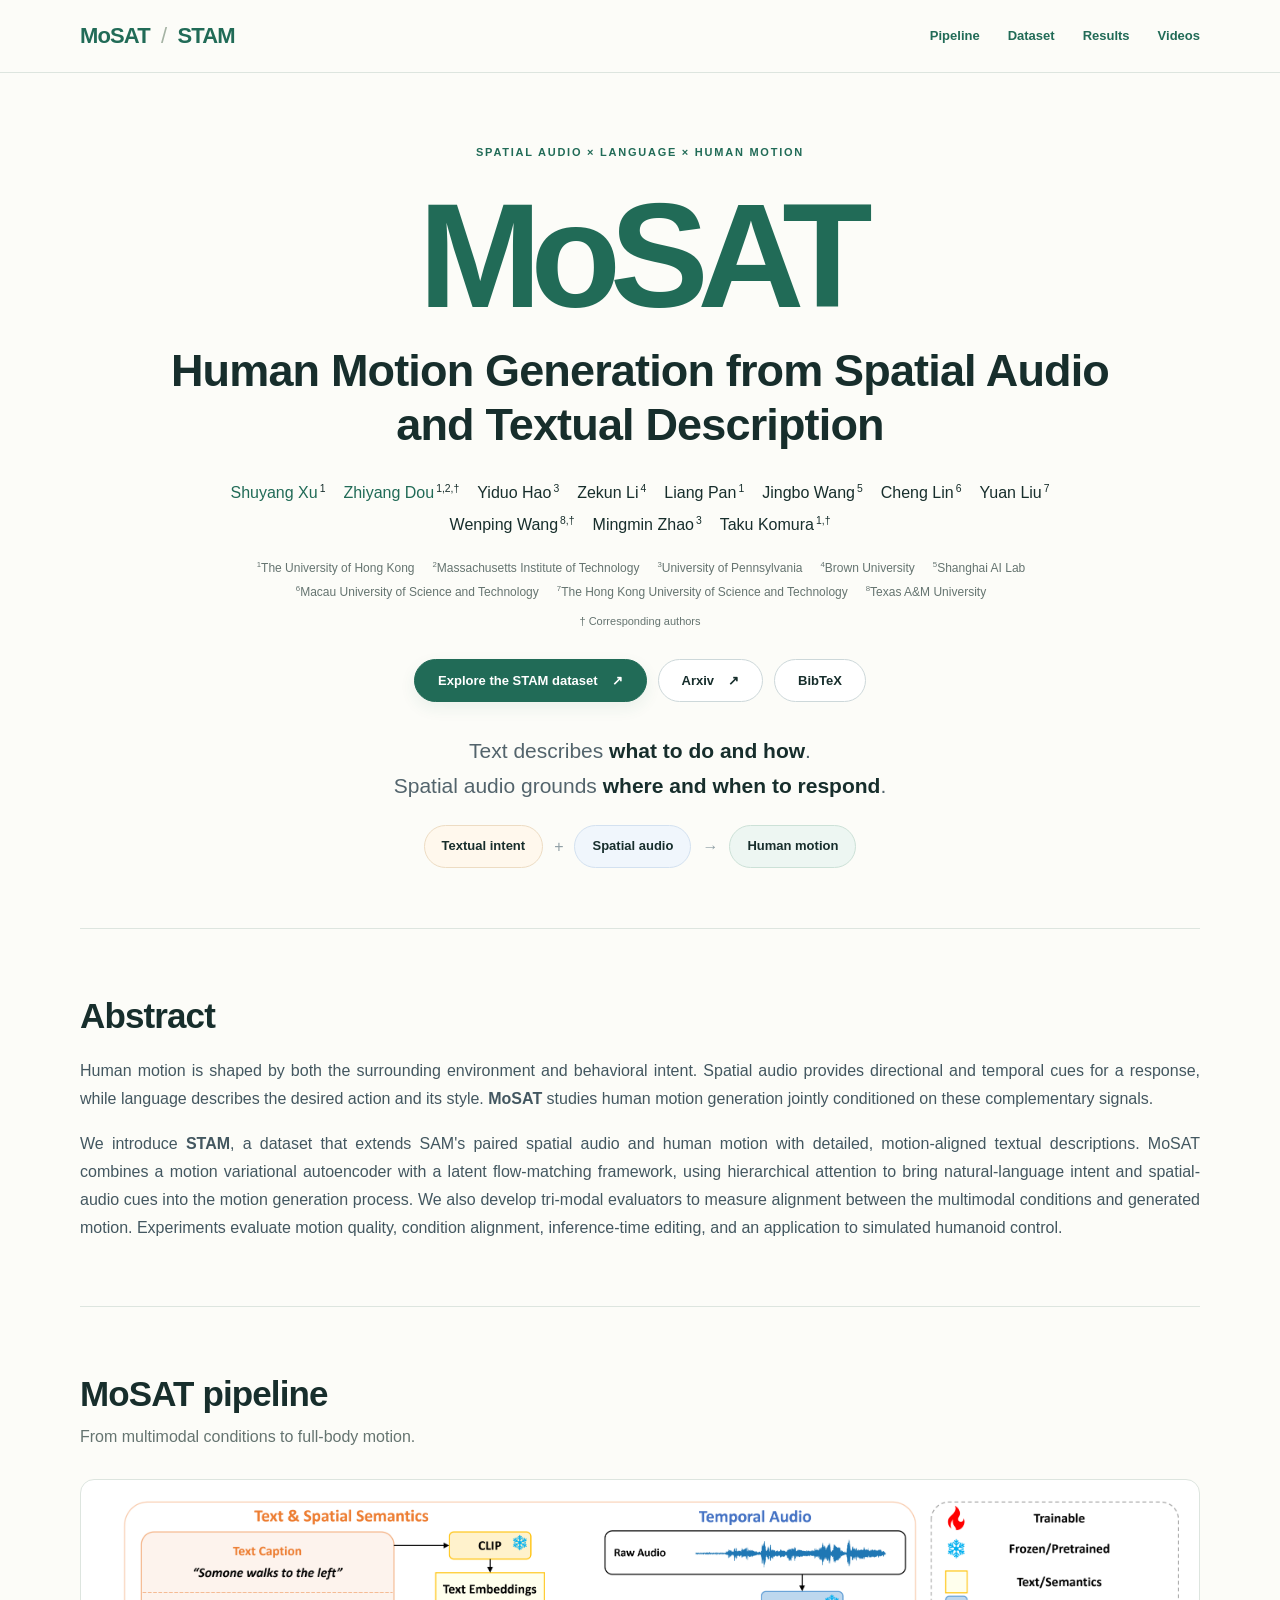
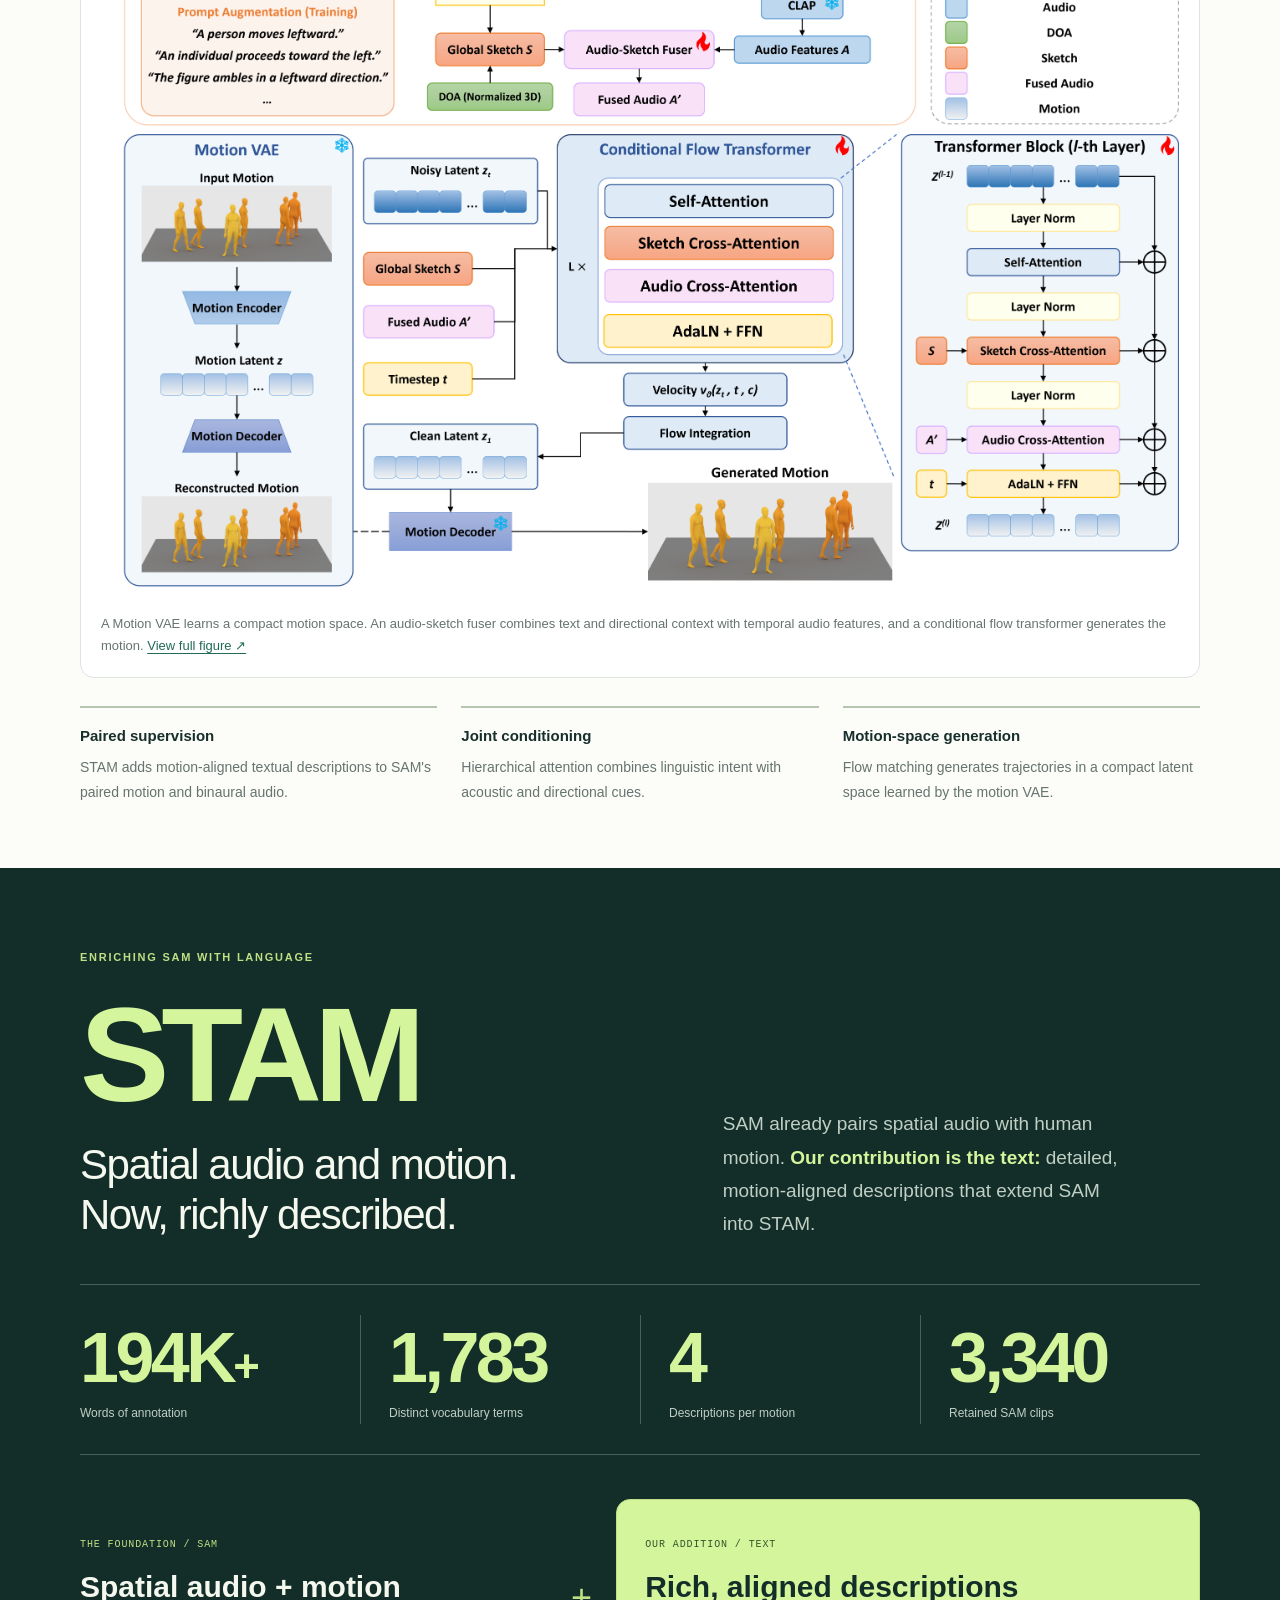
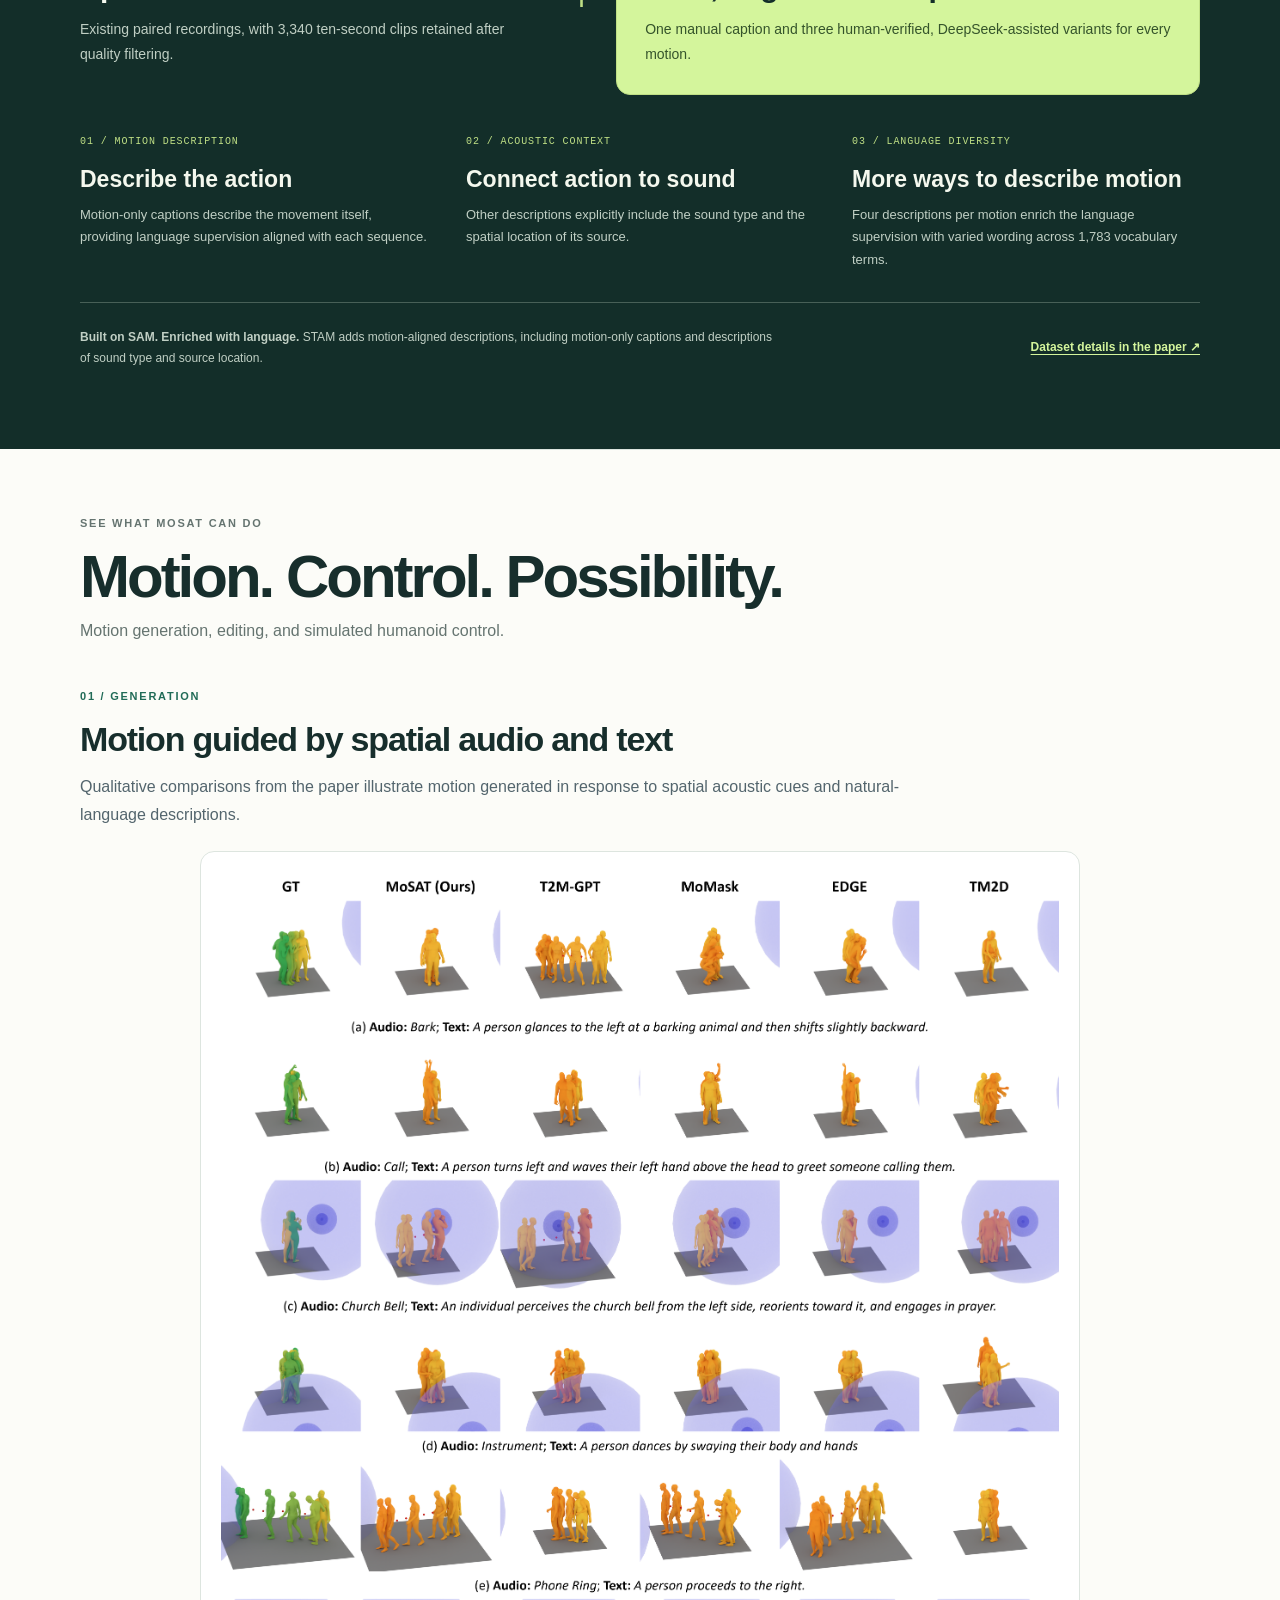
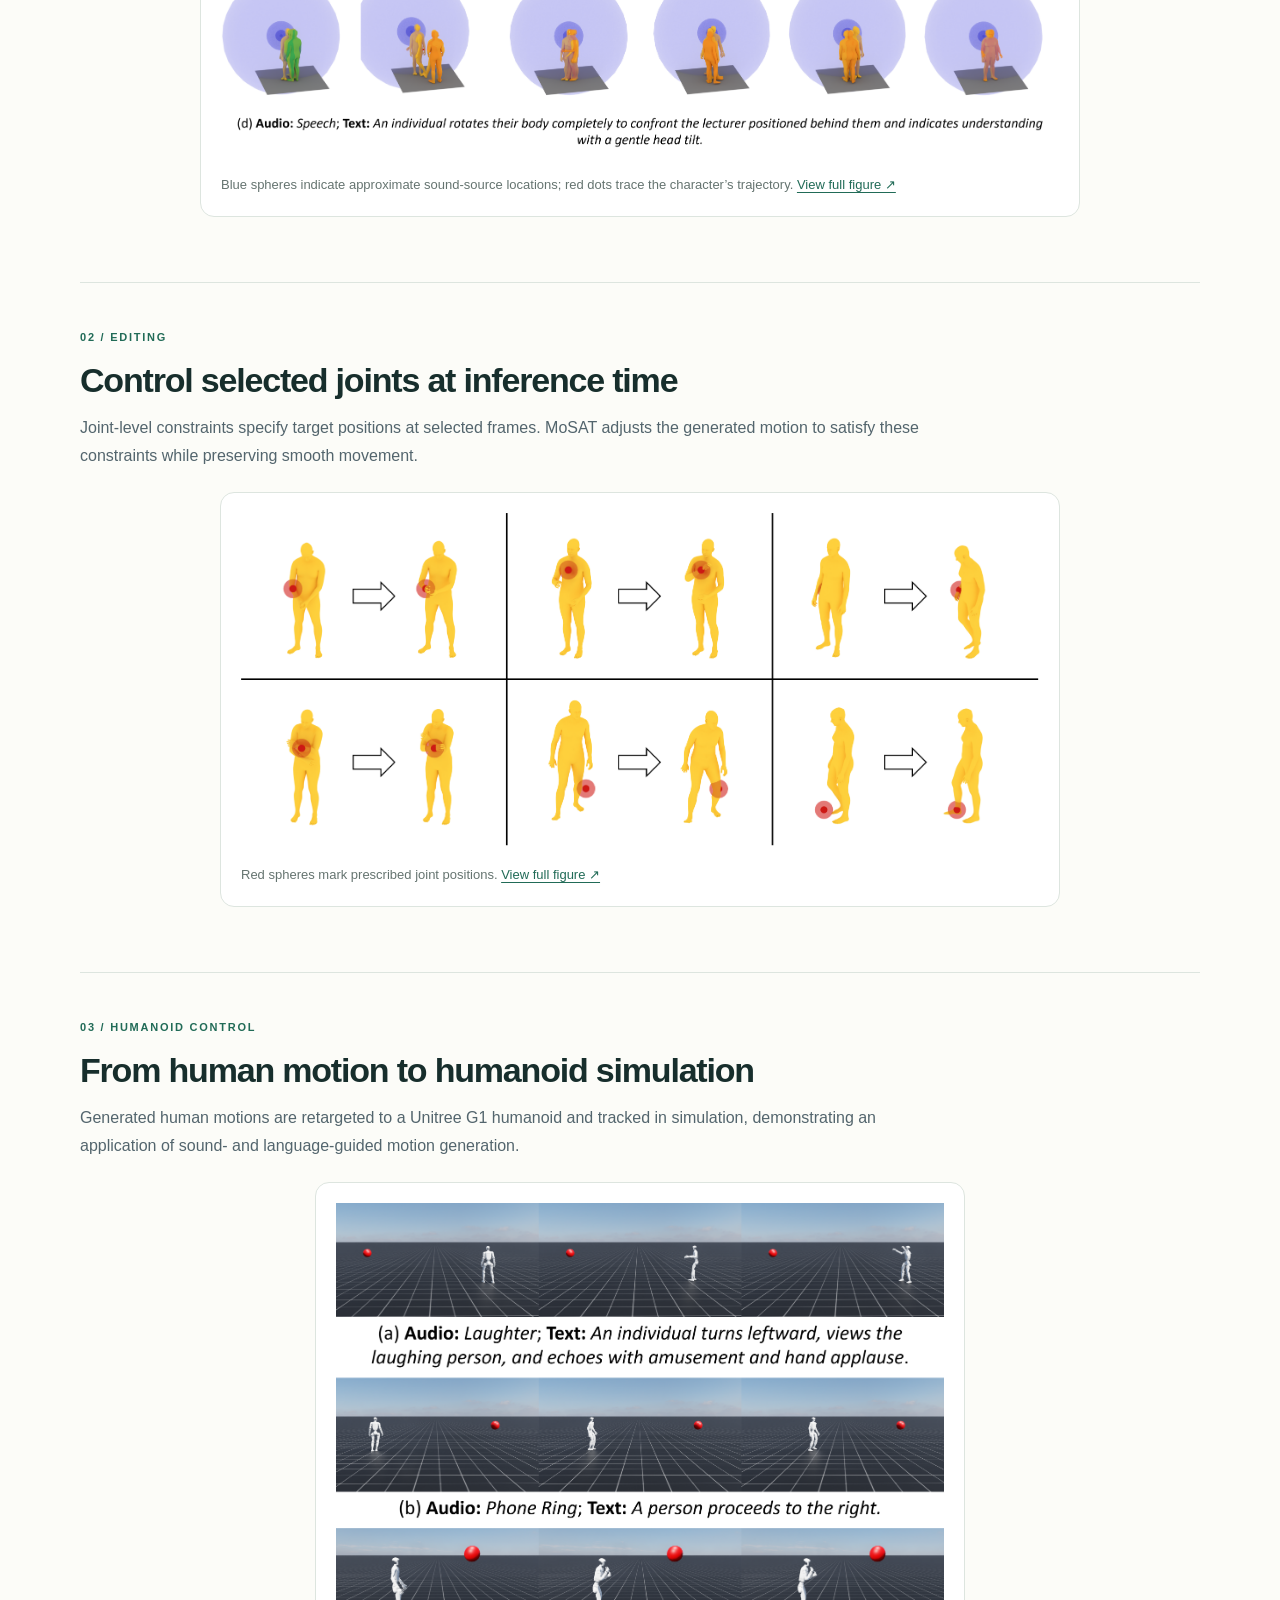
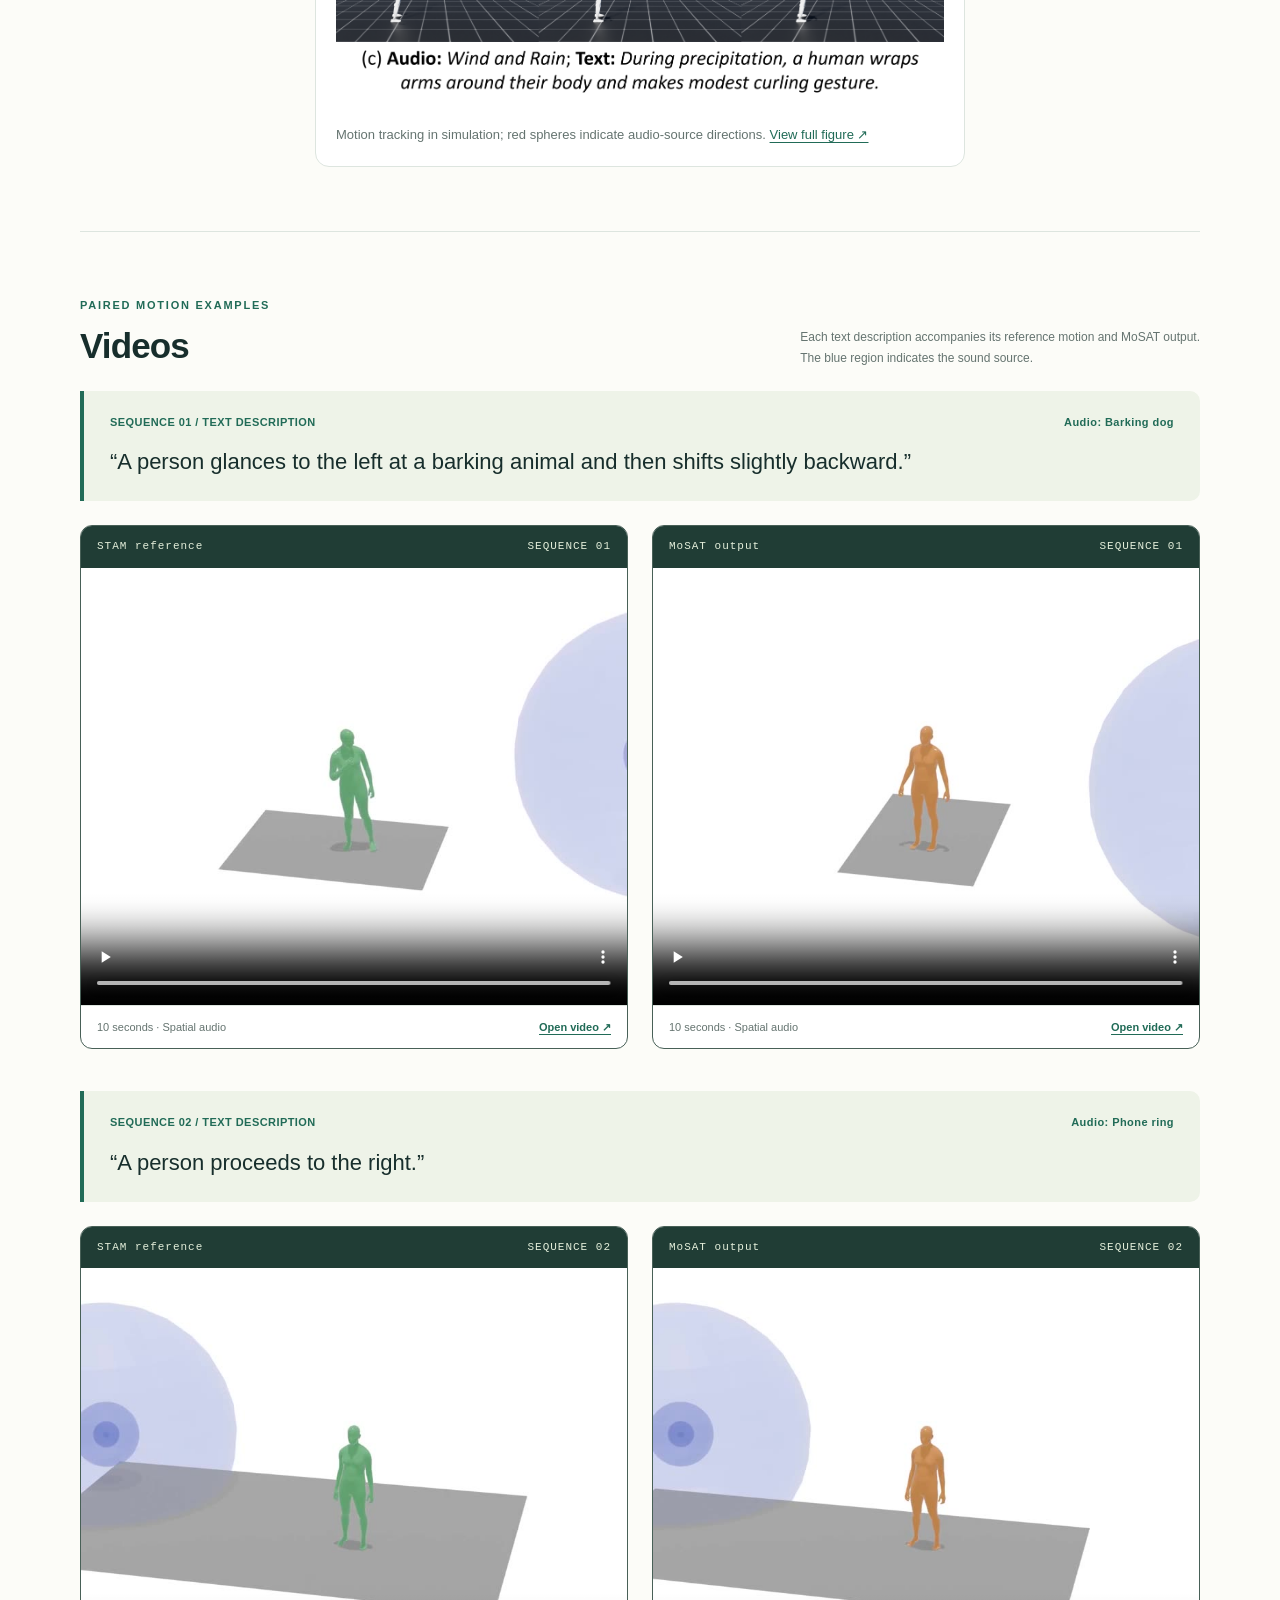
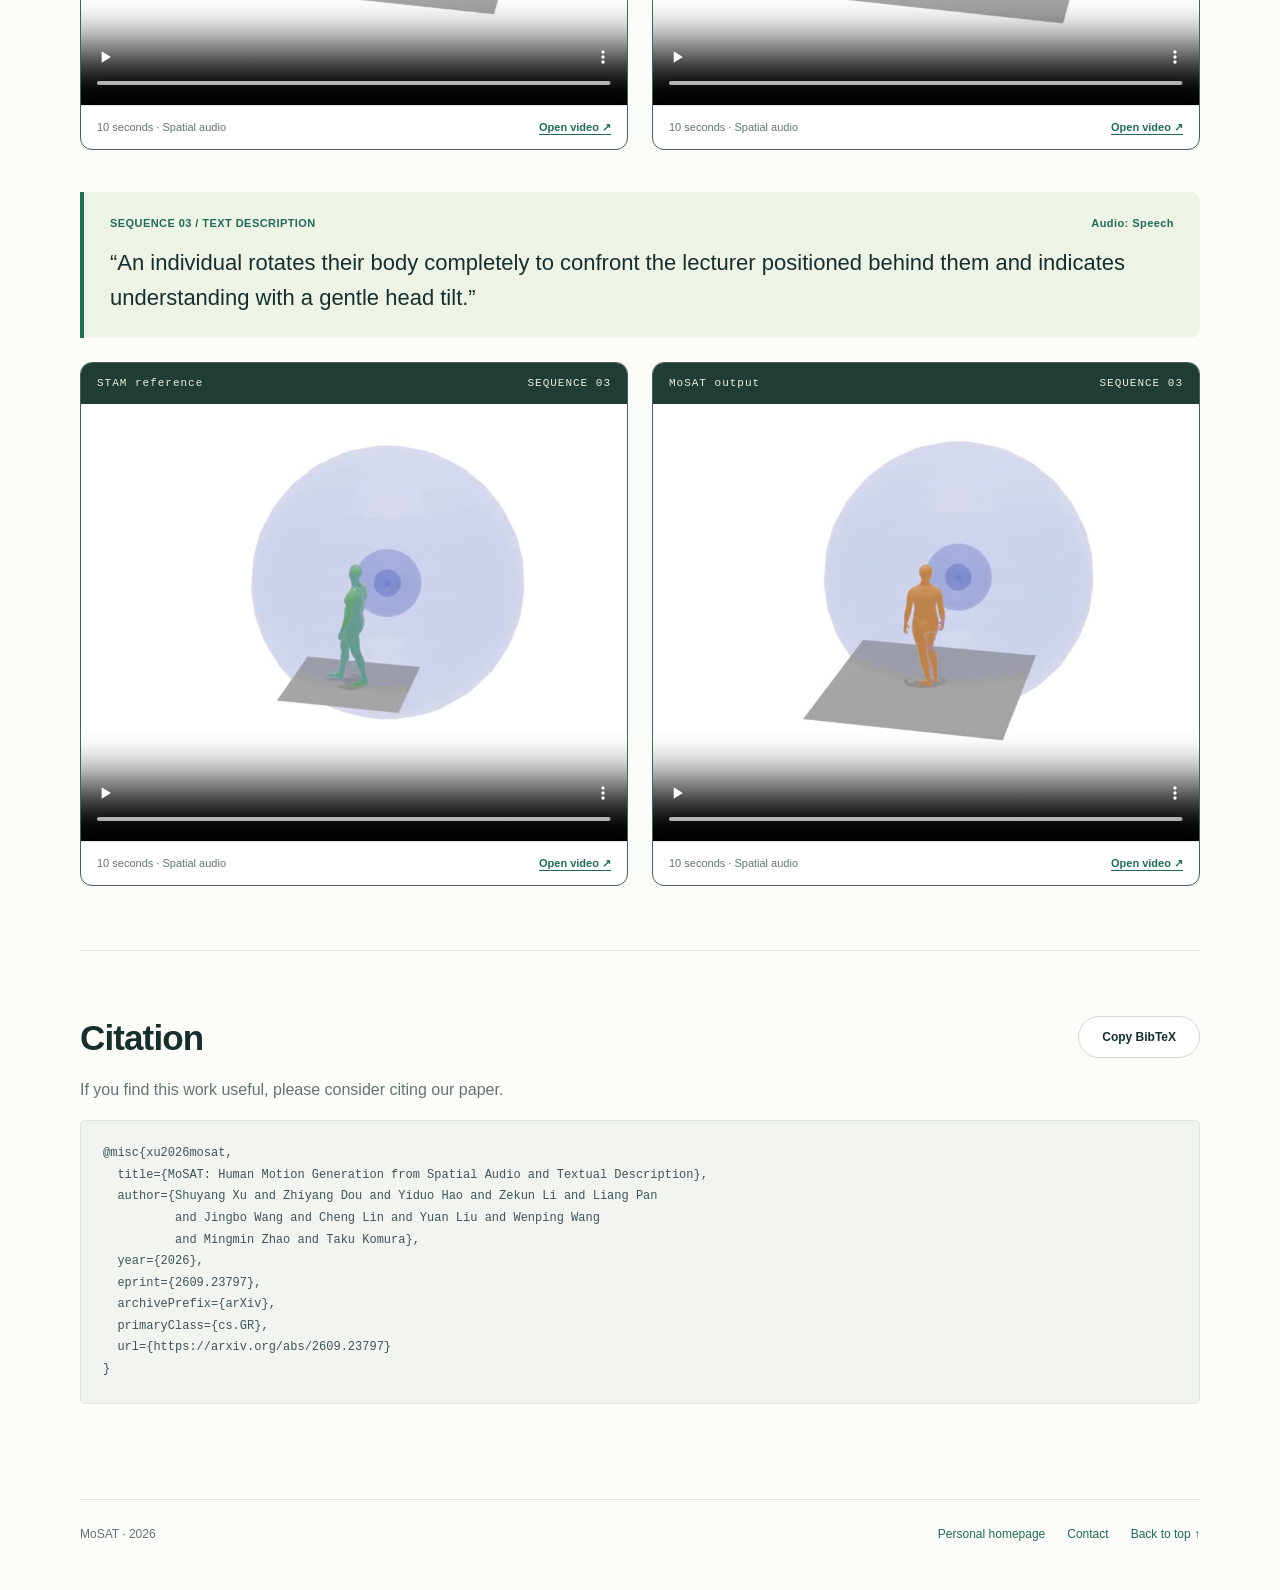
==== commit 0760b5cc: "add MoSAT vis captions" ====
--- a/MoSAT/index.html
+++ b/MoSAT/index.html
@@ -11,8 +11,8 @@
   <meta property="og:url" content="https://xsy27.github.io/MoSAT/">
   <title>MoSAT — Human Motion Generation from Spatial Audio and Textual Description</title>
   <link rel="canonical" href="https://xsy27.github.io/MoSAT/">
-  <link rel="stylesheet" href="style.css?v=6">
-  <script src="script.js?v=6" defer></script>
+  <link rel="stylesheet" href="style.css?v=7">
+  <script src="script.js?v=7" defer></script>
 </head>
 <body>
   <a class="skip-link" href="#main">Skip to content</a>
@@ -129,41 +129,56 @@
     </section>
 
     <section class="section container videos-section" id="videos" aria-labelledby="videos-title">
-        <div class="reel-heading"><div><p class="eyebrow">Paired motion examples</p><h2 id="videos-title">Videos</h2></div><p>Reference motion and MoSAT output, side by side.<br>The blue region indicates the sound source.</p></div>
+        <div class="reel-heading"><div><p class="eyebrow">Paired motion examples</p><h2 id="videos-title">Videos</h2></div><p>Each text description accompanies its reference motion and MoSAT output.<br>The blue region indicates the sound source.</p></div>
         <div class="video-grid" aria-label="Three reference and generated motion pairs">
+          <!-- Caption variant cross-checked against the source presentation figures; sequence 0042112. -->
+          <div class="sequence-description" id="description-0042112">
+            <div class="sequence-meta"><span>SEQUENCE 01 / TEXT DESCRIPTION</span><span>Audio: Barking dog</span></div>
+            <blockquote>&ldquo;A person glances to the left at a barking animal and then shifts slightly backward.&rdquo;</blockquote>
+          </div>
           <figure class="motion-reel">
             <div class="reel-topline"><span>STAM reference</span><span>SEQUENCE 01</span></div>
-            <video controls playsinline loop preload="metadata" poster="assets/0042112-reference.jpg" aria-label="STAM reference, sequence 1"><source src="assets/videos/0042112-reference.webm" type="video/webm"><source src="assets/videos/0042112-reference.mp4" type="video/mp4">Use Open video below to watch this clip.</video>
+            <video controls playsinline loop preload="metadata" poster="assets/0042112-reference.jpg" aria-label="STAM reference, sequence 1" aria-describedby="description-0042112"><source src="assets/videos/0042112-reference.webm" type="video/webm"><source src="assets/videos/0042112-reference.mp4" type="video/mp4">Use Open video below to watch this clip.</video>
             <figcaption><span>10 seconds &middot; Spatial audio</span><a href="assets/videos/0042112-reference.mp4" target="_blank" rel="noopener">Open video &nearr;</a></figcaption>
             <p class="video-error" role="status" hidden>Video unavailable in this preview. Use Open video, or open this page in a regular browser.</p>
           </figure>
           <figure class="motion-reel">
             <div class="reel-topline"><span>MoSAT output</span><span>SEQUENCE 01</span></div>
-            <video controls playsinline loop preload="metadata" poster="assets/0042112-generated.jpg" aria-label="MoSAT output, sequence 1"><source src="assets/videos/0042112-generated.webm" type="video/webm"><source src="assets/videos/0042112-generated.mp4" type="video/mp4">Use Open video below to watch this clip.</video>
+            <video controls playsinline loop preload="metadata" poster="assets/0042112-generated.jpg" aria-label="MoSAT output, sequence 1" aria-describedby="description-0042112"><source src="assets/videos/0042112-generated.webm" type="video/webm"><source src="assets/videos/0042112-generated.mp4" type="video/mp4">Use Open video below to watch this clip.</video>
             <figcaption><span>10 seconds &middot; Spatial audio</span><a href="assets/videos/0042112-generated.mp4" target="_blank" rel="noopener">Open video &nearr;</a></figcaption>
             <p class="video-error" role="status" hidden>Video unavailable in this preview. Use Open video, or open this page in a regular browser.</p>
           </figure>
+          <!-- Caption variant cross-checked against the source presentation figures; sequence 0591012. -->
+          <div class="sequence-description" id="description-0591012">
+            <div class="sequence-meta"><span>SEQUENCE 02 / TEXT DESCRIPTION</span><span>Audio: Phone ring</span></div>
+            <blockquote>&ldquo;A person proceeds to the right.&rdquo;</blockquote>
+          </div>
           <figure class="motion-reel">
             <div class="reel-topline"><span>STAM reference</span><span>SEQUENCE 02</span></div>
-            <video controls playsinline loop preload="metadata" poster="assets/0591012-reference.jpg" aria-label="STAM reference, sequence 2"><source src="assets/videos/0591012-reference.webm" type="video/webm"><source src="assets/videos/0591012-reference.mp4" type="video/mp4">Use Open video below to watch this clip.</video>
+            <video controls playsinline loop preload="metadata" poster="assets/0591012-reference.jpg" aria-label="STAM reference, sequence 2" aria-describedby="description-0591012"><source src="assets/videos/0591012-reference.webm" type="video/webm"><source src="assets/videos/0591012-reference.mp4" type="video/mp4">Use Open video below to watch this clip.</video>
             <figcaption><span>10 seconds &middot; Spatial audio</span><a href="assets/videos/0591012-reference.mp4" target="_blank" rel="noopener">Open video &nearr;</a></figcaption>
             <p class="video-error" role="status" hidden>Video unavailable in this preview. Use Open video, or open this page in a regular browser.</p>
           </figure>
           <figure class="motion-reel">
             <div class="reel-topline"><span>MoSAT output</span><span>SEQUENCE 02</span></div>
-            <video controls playsinline loop preload="metadata" poster="assets/0591012-generated.jpg" aria-label="MoSAT output, sequence 2"><source src="assets/videos/0591012-generated.webm" type="video/webm"><source src="assets/videos/0591012-generated.mp4" type="video/mp4">Use Open video below to watch this clip.</video>
+            <video controls playsinline loop preload="metadata" poster="assets/0591012-generated.jpg" aria-label="MoSAT output, sequence 2" aria-describedby="description-0591012"><source src="assets/videos/0591012-generated.webm" type="video/webm"><source src="assets/videos/0591012-generated.mp4" type="video/mp4">Use Open video below to watch this clip.</video>
             <figcaption><span>10 seconds &middot; Spatial audio</span><a href="assets/videos/0591012-generated.mp4" target="_blank" rel="noopener">Open video &nearr;</a></figcaption>
             <p class="video-error" role="status" hidden>Video unavailable in this preview. Use Open video, or open this page in a regular browser.</p>
           </figure>
+          <!-- Caption variant cross-checked against the source presentation figures; sequence 0713000. -->
+          <div class="sequence-description" id="description-0713000">
+            <div class="sequence-meta"><span>SEQUENCE 03 / TEXT DESCRIPTION</span><span>Audio: Speech</span></div>
+            <blockquote>&ldquo;An individual rotates their body completely to confront the lecturer positioned behind them and indicates understanding with a gentle head tilt.&rdquo;</blockquote>
+          </div>
           <figure class="motion-reel">
             <div class="reel-topline"><span>STAM reference</span><span>SEQUENCE 03</span></div>
-            <video controls playsinline loop preload="metadata" poster="assets/0713000-reference.jpg" aria-label="STAM reference, sequence 3"><source src="assets/videos/0713000-reference.webm" type="video/webm"><source src="assets/videos/0713000-reference.mp4" type="video/mp4">Use Open video below to watch this clip.</video>
+            <video controls playsinline loop preload="metadata" poster="assets/0713000-reference.jpg" aria-label="STAM reference, sequence 3" aria-describedby="description-0713000"><source src="assets/videos/0713000-reference.webm" type="video/webm"><source src="assets/videos/0713000-reference.mp4" type="video/mp4">Use Open video below to watch this clip.</video>
             <figcaption><span>10 seconds &middot; Spatial audio</span><a href="assets/videos/0713000-reference.mp4" target="_blank" rel="noopener">Open video &nearr;</a></figcaption>
             <p class="video-error" role="status" hidden>Video unavailable in this preview. Use Open video, or open this page in a regular browser.</p>
           </figure>
           <figure class="motion-reel">
             <div class="reel-topline"><span>MoSAT output</span><span>SEQUENCE 03</span></div>
-            <video controls playsinline loop preload="metadata" poster="assets/0713000-generated.jpg" aria-label="MoSAT output, sequence 3"><source src="assets/videos/0713000-generated.webm" type="video/webm"><source src="assets/videos/0713000-generated.mp4" type="video/mp4">Use Open video below to watch this clip.</video>
+            <video controls playsinline loop preload="metadata" poster="assets/0713000-generated.jpg" aria-label="MoSAT output, sequence 3" aria-describedby="description-0713000"><source src="assets/videos/0713000-generated.webm" type="video/webm"><source src="assets/videos/0713000-generated.mp4" type="video/mp4">Use Open video below to watch this clip.</video>
             <figcaption><span>10 seconds &middot; Spatial audio</span><a href="assets/videos/0713000-generated.mp4" target="_blank" rel="noopener">Open video &nearr;</a></figcaption>
             <p class="video-error" role="status" hidden>Video unavailable in this preview. Use Open video, or open this page in a regular browser.</p>
           </figure>
--- a/MoSAT/style.css
+++ b/MoSAT/style.css
@@ -231,3 +231,11 @@
 .videos-section .reel-heading > p { color: var(--muted); }
 .videos-section .reel-heading h2 { margin-bottom: 0; }
 .dataset-wrap .annotation-details { margin-bottom: 0; padding-bottom: 0; border-bottom: 0; }
+
+.sequence-description { grid-column: 1 / -1; padding: 22px 26px; background: #eef3e8; border-left: 4px solid var(--accent); border-radius: 0 10px 10px 0; }
+.sequence-description:not(:first-child) { margin-top: 18px; }
+.sequence-meta { display: flex; justify-content: space-between; flex-wrap: wrap; gap: 8px 18px; color: var(--accent); font-size: 11px; font-weight: 650; letter-spacing: .04em; }
+.sequence-description blockquote { margin: 12px 0 0; color: var(--ink); font-size: clamp(17px, 2vw, 22px); font-weight: 500; line-height: 1.6; }
+@media (max-width: 600px) {
+ .sequence-description { padding: 18px; }
+}
